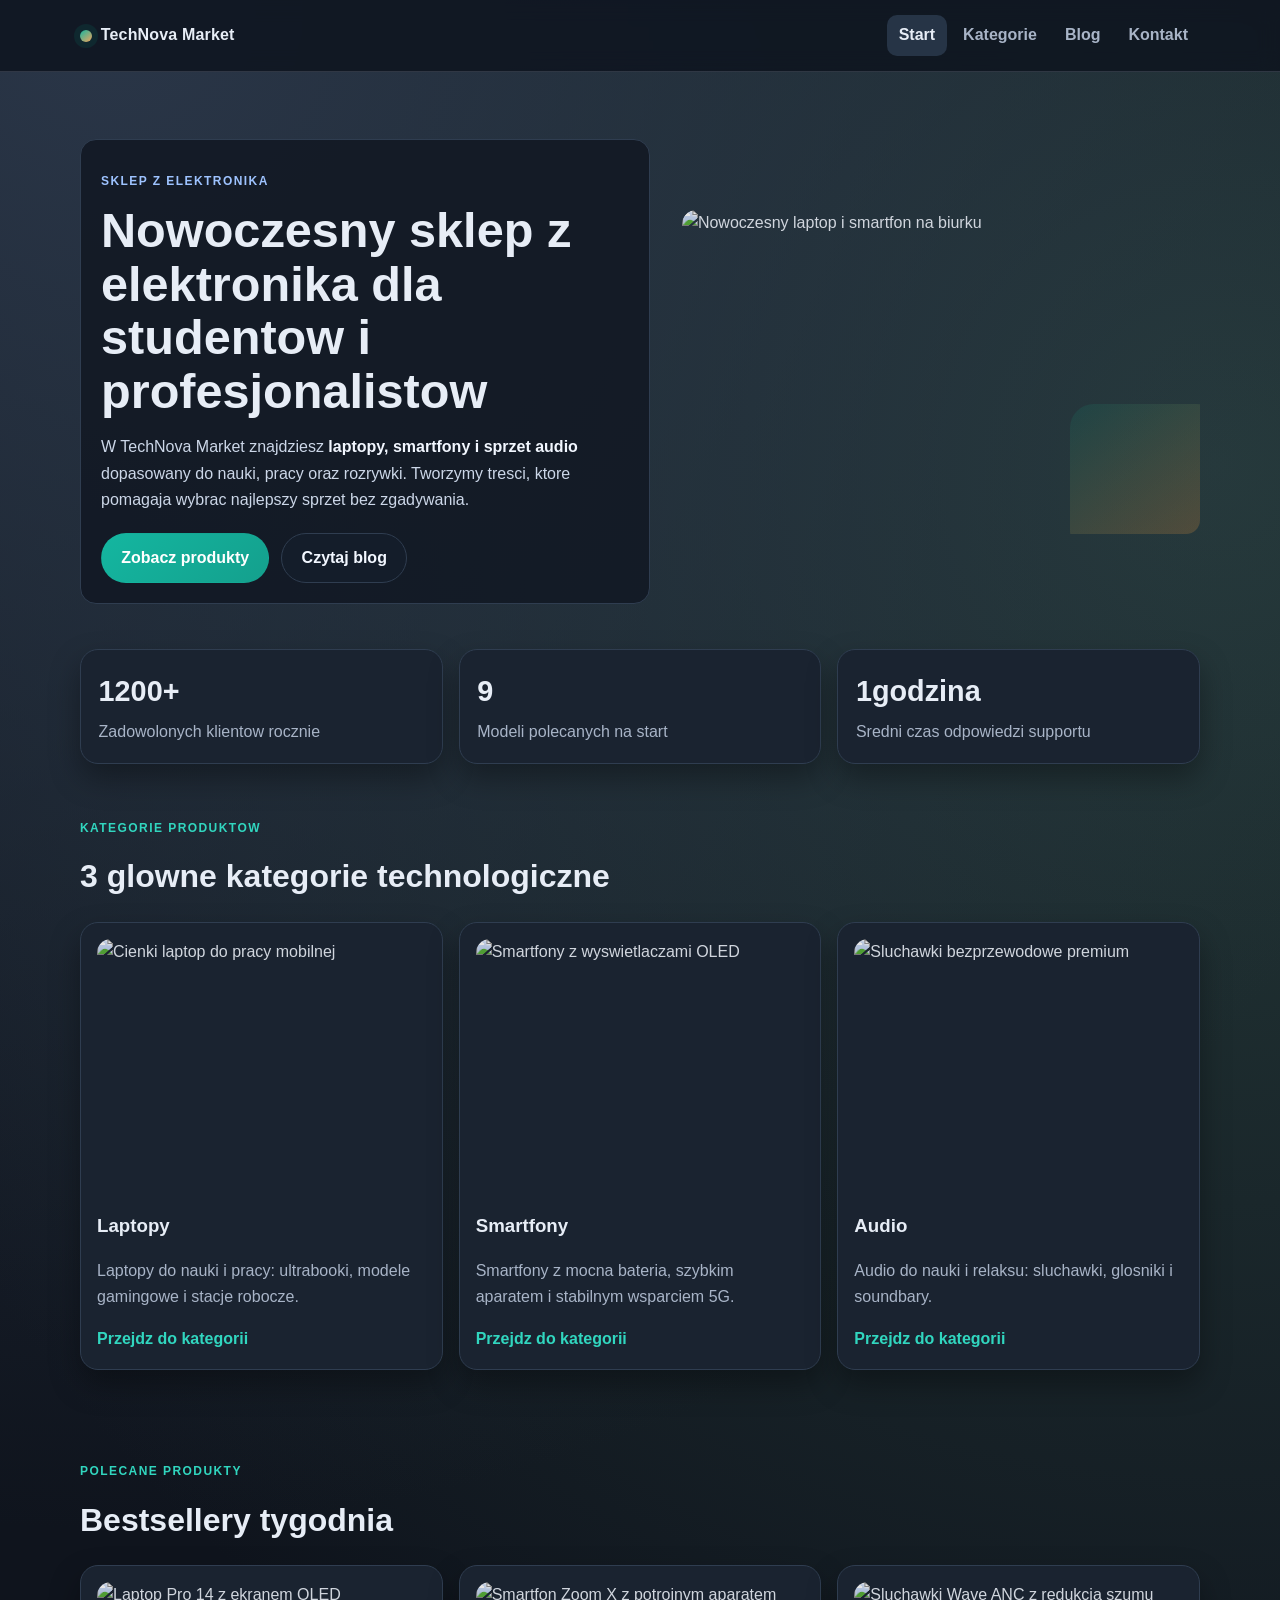
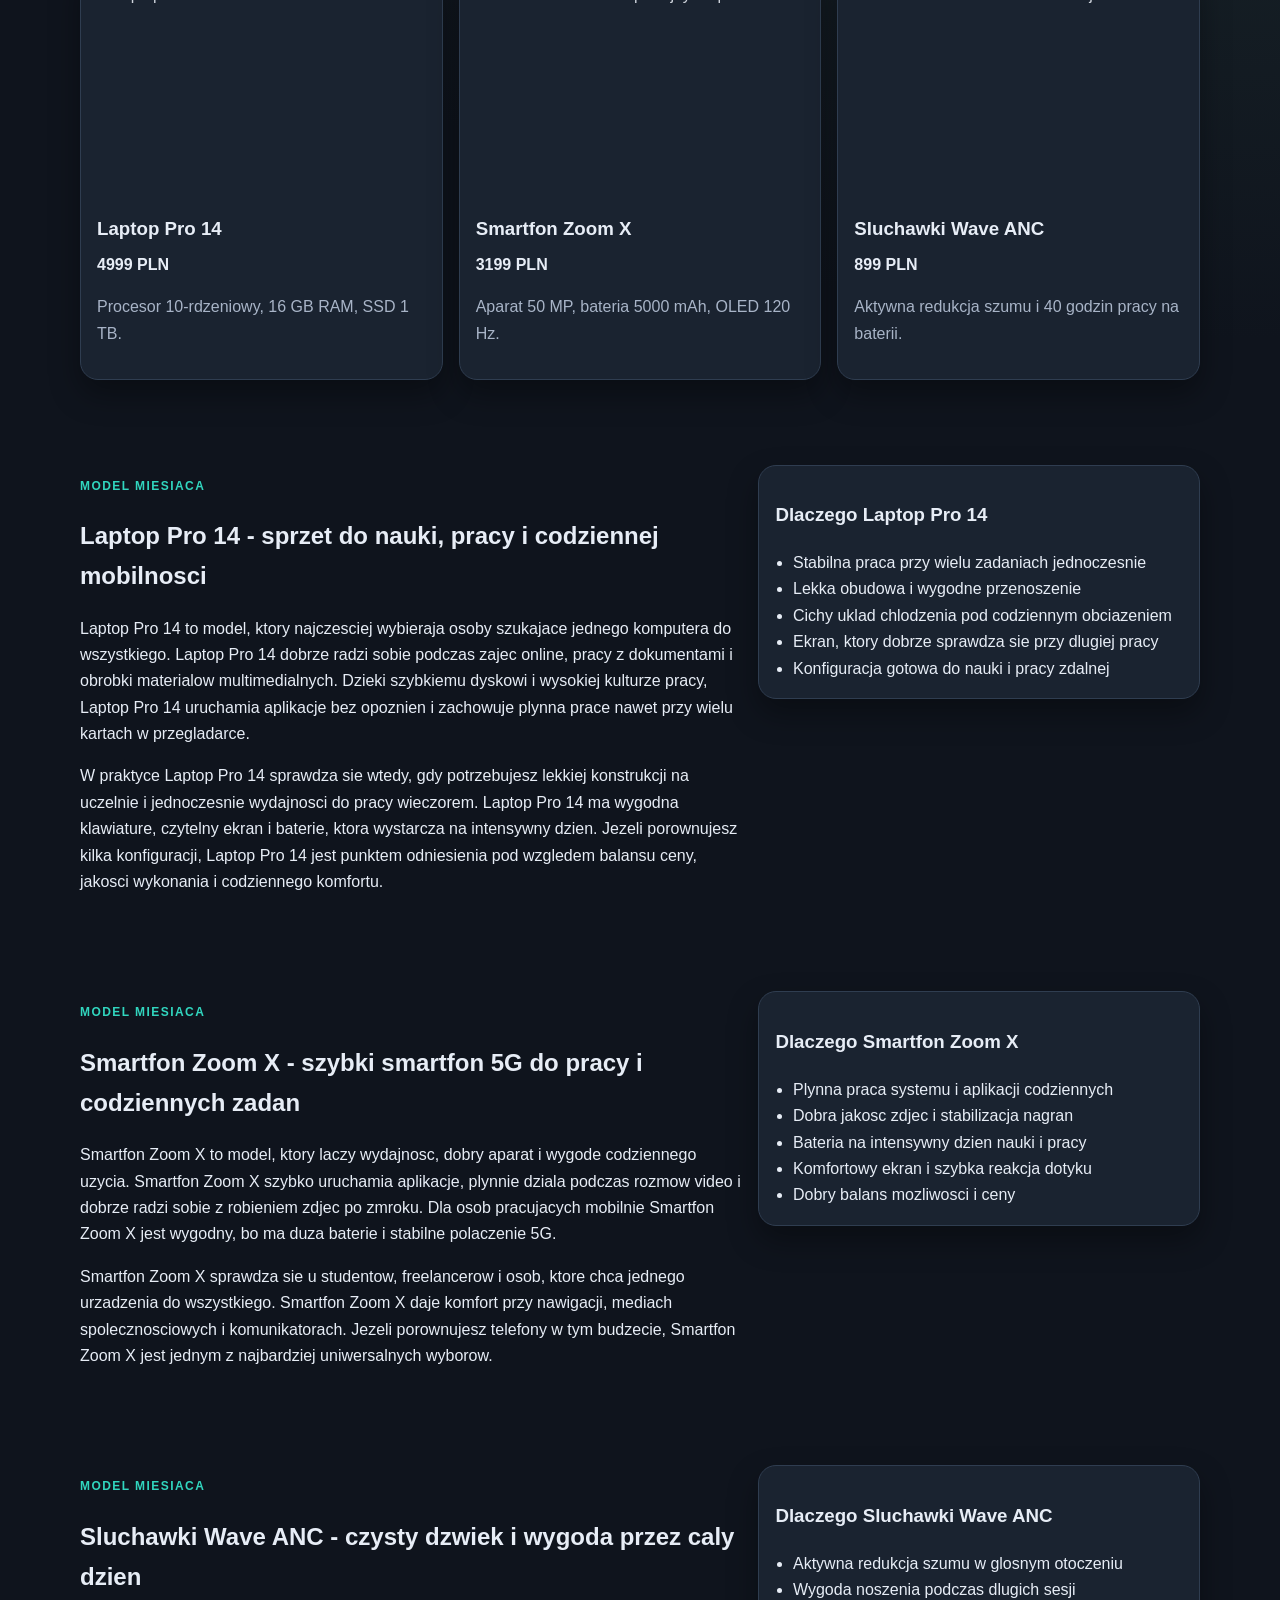
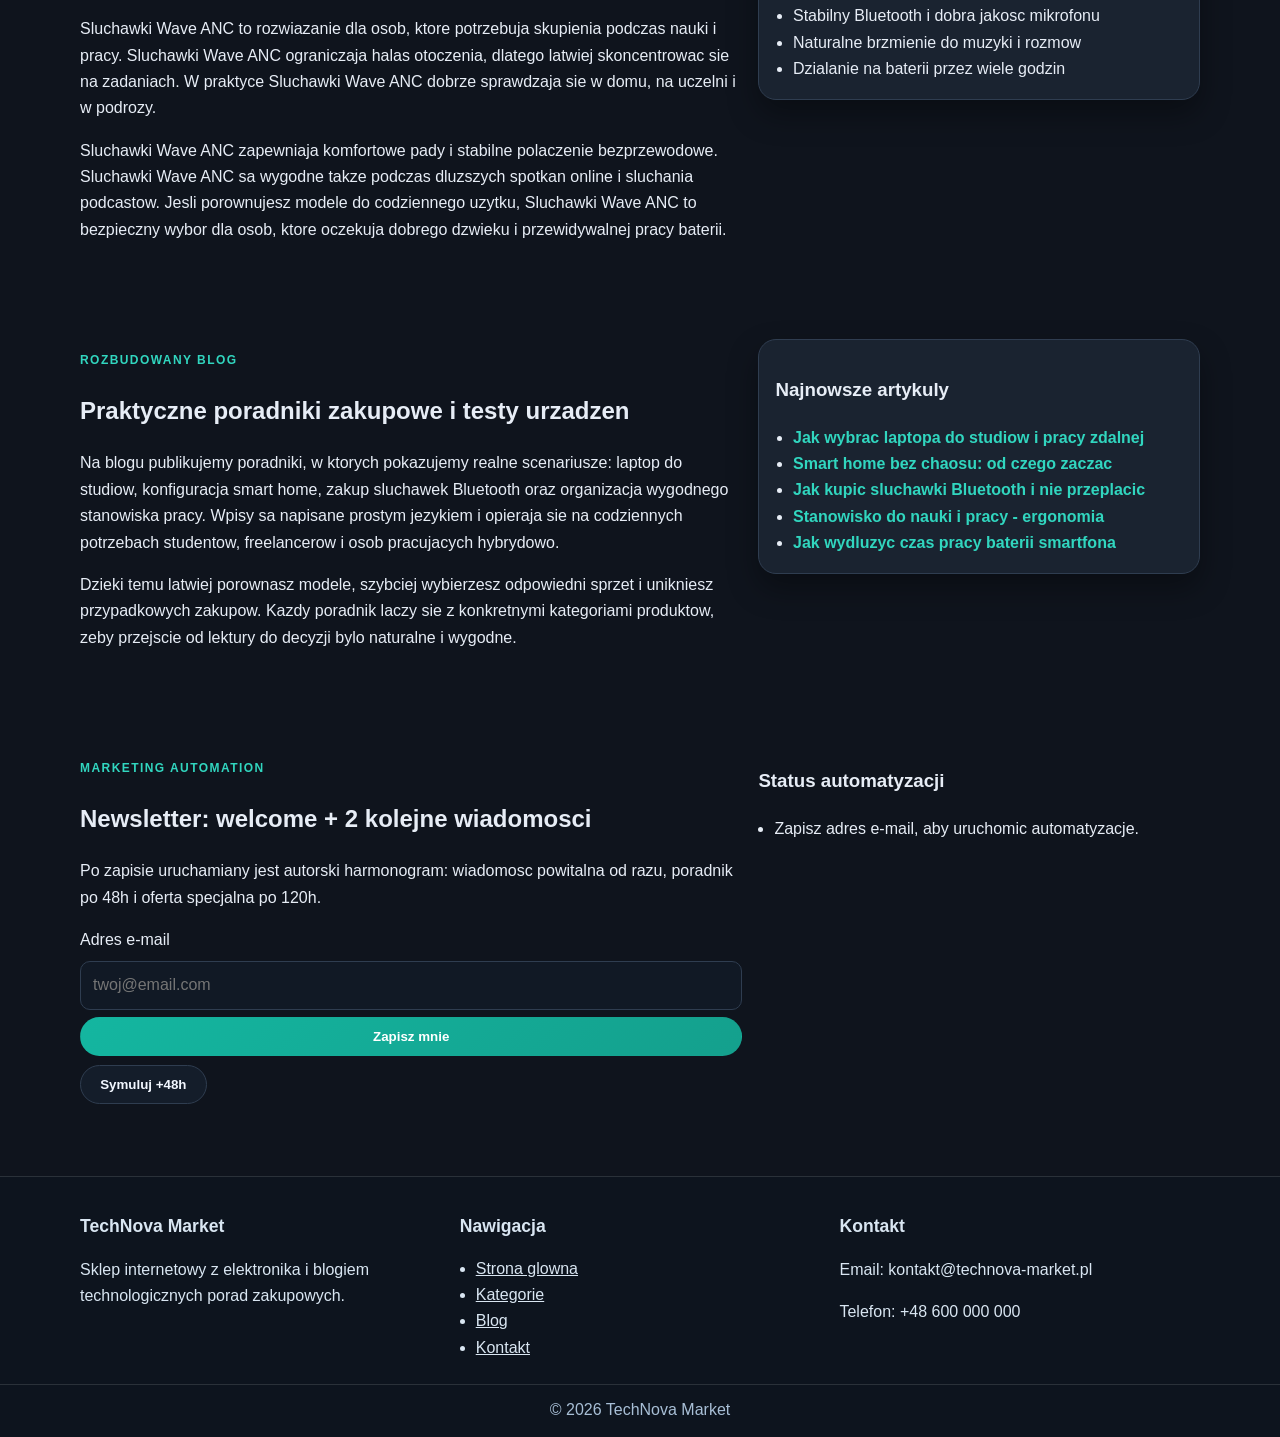
==== index.html @ ad05e173 "Add files via upload" ====
<!doctype html>
<html lang="pl">
<head>
  <meta charset="utf-8">
  <meta name="viewport" content="width=device-width, initial-scale=1">
  <title>Laptopy, smartfony, audio - TechNova Market sklep z elektronika</title>
  <meta name="description" content="Laptopy, smartfony, audio w TechNova Market. Polecane modele: Laptop Pro 14, Smartfon Zoom X i Sluchawki Wave ANC.">
  <meta name="robots" content="index, follow">
  <link rel="canonical" href="https://YOUR_USERNAME.github.io/YOUR_REPO/index.html">
  <meta property="og:title" content="Laptopy, smartfony, audio - TechNova Market">
  <meta property="og:description" content="Laptopy, smartfony i audio w jednym miejscu. Sprawdz polecane modele i poradniki zakupowe.">
  <meta property="og:type" content="website">
  <meta property="og:url" content="https://YOUR_USERNAME.github.io/YOUR_REPO/index.html">
  <meta property="og:image" content="https://YOUR_USERNAME.github.io/YOUR_REPO/assets/hero-tech.svg">
  <link rel="stylesheet" href="style.css">
  <script defer src="script.js"></script>
</head>
<body data-page="home">
  <a class="skip-link" href="#main-content">Przejdz do tresci</a>

  <header class="site-header">
    <div class="container nav-wrap">
      <a class="brand" href="index.html" aria-label="TechNova Market strona glowna">
        <span class="brand-dot"></span>
        TechNova Market
      </a>
      <button class="menu-toggle" type="button" aria-expanded="false" aria-controls="main-nav">
        Menu
      </button>
      <nav id="main-nav" class="main-nav" aria-label="Menu glowne">
        <a href="index.html">Start</a>
        <a href="categories.html">Kategorie</a>
        <a href="blog.html">Blog</a>
        <a href="contact.html">Kontakt</a>
      </nav>
    </div>
  </header>

  <main id="main-content">
    <section class="hero">
      <div class="container hero-grid">
        <div class="hero-copy reveal">
          <p class="eyebrow">Sklep z elektronika</p>
          <h1>Nowoczesny sklep z elektronika dla studentow i profesjonalistow</h1>
          <p>
            W TechNova Market znajdziesz <strong>laptopy, smartfony i sprzet audio</strong> dopasowany do nauki,
            pracy oraz rozrywki. Tworzymy tresci, ktore pomagaja wybrac najlepszy sprzet bez zgadywania.
          </p>
          <div class="hero-actions">
            <a class="btn btn-primary" href="categories.html">Zobacz produkty</a>
            <a class="btn btn-ghost" href="blog.html">Czytaj blog</a>
          </div>
        </div>
        <div class="hero-media reveal">
          <img src="assets/hero-tech.svg" width="640" height="420" loading="eager" alt="Nowoczesny laptop i smartfon na biurku">
        </div>
      </div>
    </section>

    <section class="stats reveal">
      <div class="container stats-grid">
        <article>
          <h2>1200+</h2>
          <p>Zadowolonych klientow rocznie</p>
        </article>
        <article>
          <h2>9</h2>
          <p>Modeli polecanych na start</p>
        </article>
        <article>
          <h2>1godzina</h2>
          <p>Sredni czas odpowiedzi supportu</p>
        </article>
      </div>
    </section>

    <section class="section reveal">
      <div class="container">
        <div class="section-head">
          <p class="eyebrow">Kategorie produktow</p>
          <h2>3 glowne kategorie technologiczne</h2>
        </div>
        <div class="card-grid">
          <article class="card">
            <img src="assets/blog-laptop.svg" width="420" height="260" loading="lazy" alt="Cienki laptop do pracy mobilnej">
            <h3>Laptopy</h3>
            <p>Laptopy do nauki i pracy: ultrabooki, modele gamingowe i stacje robocze.</p>
            <a class="text-link" href="categories.html#laptopy">Przejdz do kategorii</a>
          </article>
          <article class="card">
            <img src="assets/blog-battery.svg" width="420" height="260" loading="lazy" alt="Smartfony z wyswietlaczami OLED">
            <h3>Smartfony</h3>
            <p>Smartfony z mocna bateria, szybkim aparatem i stabilnym wsparciem 5G.</p>
            <a class="text-link" href="categories.html#smartfony">Przejdz do kategorii</a>
          </article>
          <article class="card">
            <img src="assets/blog-audio.svg" width="420" height="260" loading="lazy" alt="Sluchawki bezprzewodowe premium">
            <h3>Audio</h3>
            <p>Audio do nauki i relaksu: sluchawki, glosniki i soundbary.</p>
            <a class="text-link" href="categories.html#audio">Przejdz do kategorii</a>
          </article>
        </div>
      </div>
    </section>

    <section class="section reveal">
      <div class="container">
        <div class="section-head">
          <p class="eyebrow">Polecane produkty</p>
          <h2>Bestsellery tygodnia</h2>
        </div>
        <div class="product-grid">
          <article class="product-card">
            <img src="assets/blog-laptop.svg" width="360" height="220" loading="lazy" alt="Laptop Pro 14 z ekranem OLED">
            <h3>Laptop Pro 14</h3>
            <p class="price">4999 PLN</p>
            <p>Procesor 10-rdzeniowy, 16 GB RAM, SSD 1 TB.</p>
          </article>
          <article class="product-card">
            <img src="assets/blog-battery.svg" width="360" height="220" loading="lazy" alt="Smartfon Zoom X z potrojnym aparatem">
            <h3>Smartfon Zoom X</h3>
            <p class="price">3199 PLN</p>
            <p>Aparat 50 MP, bateria 5000 mAh, OLED 120 Hz.</p>
          </article>
          <article class="product-card">
            <img src="assets/blog-audio.svg" width="360" height="220" loading="lazy" alt="Sluchawki Wave ANC z redukcja szumu">
            <h3>Sluchawki Wave ANC</h3>
            <p class="price">899 PLN</p>
            <p>Aktywna redukcja szumu i 40 godzin pracy na baterii.</p>
          </article>
        </div>
      </div>
    </section>

    <section class="section section-highlight reveal">
      <div class="container split">
        <div>
          <p class="eyebrow">Model miesiaca</p>
          <h2>Laptop Pro 14 - sprzet do nauki, pracy i codziennej mobilnosci</h2>
          <p>
            Laptop Pro 14 to model, ktory najczesciej wybieraja osoby szukajace jednego komputera do wszystkiego.
            Laptop Pro 14 dobrze radzi sobie podczas zajec online, pracy z dokumentami i obrobki materialow
            multimedialnych. Dzieki szybkiemu dyskowi i wysokiej kulturze pracy, Laptop Pro 14 uruchamia aplikacje
            bez opoznien i zachowuje plynna prace nawet przy wielu kartach w przegladarce.
          </p>
          <p>
            W praktyce Laptop Pro 14 sprawdza sie wtedy, gdy potrzebujesz lekkiej konstrukcji na uczelnie
            i jednoczesnie wydajnosci do pracy wieczorem. Laptop Pro 14 ma wygodna klawiature, czytelny ekran
            i baterie, ktora wystarcza na intensywny dzien. Jezeli porownujesz kilka konfiguracji, Laptop Pro 14
            jest punktem odniesienia pod wzgledem balansu ceny, jakosci wykonania i codziennego komfortu.
          </p>
        </div>
        <aside class="feature-box">
          <h3>Dlaczego Laptop Pro 14</h3>
          <ul>
            <li>Stabilna praca przy wielu zadaniach jednoczesnie</li>
            <li>Lekka obudowa i wygodne przenoszenie</li>
            <li>Cichy uklad chlodzenia pod codziennym obciazeniem</li>
            <li>Ekran, ktory dobrze sprawdza sie przy dlugiej pracy</li>
            <li>Konfiguracja gotowa do nauki i pracy zdalnej</li>
          </ul>
        </aside>
      </div>
    </section>

    <section class="section reveal">
      <div class="container split">
        <div>
          <p class="eyebrow">Model miesiaca</p>
          <h2>Smartfon Zoom X - szybki smartfon 5G do pracy i codziennych zadan</h2>
          <p>
            Smartfon Zoom X to model, ktory laczy wydajnosc, dobry aparat i wygode codziennego uzycia.
            Smartfon Zoom X szybko uruchamia aplikacje, plynnie dziala podczas rozmow video i dobrze radzi sobie
            z robieniem zdjec po zmroku. Dla osob pracujacych mobilnie Smartfon Zoom X jest wygodny, bo ma duza
            baterie i stabilne polaczenie 5G.
          </p>
          <p>
            Smartfon Zoom X sprawdza sie u studentow, freelancerow i osob, ktore chca jednego urzadzenia do wszystkiego.
            Smartfon Zoom X daje komfort przy nawigacji, mediach spolecznosciowych i komunikatorach.
            Jezeli porownujesz telefony w tym budzecie, Smartfon Zoom X jest jednym z najbardziej uniwersalnych wyborow.
          </p>
        </div>
        <aside class="feature-box">
          <h3>Dlaczego Smartfon Zoom X</h3>
          <ul>
            <li>Plynna praca systemu i aplikacji codziennych</li>
            <li>Dobra jakosc zdjec i stabilizacja nagran</li>
            <li>Bateria na intensywny dzien nauki i pracy</li>
            <li>Komfortowy ekran i szybka reakcja dotyku</li>
            <li>Dobry balans mozliwosci i ceny</li>
          </ul>
        </aside>
      </div>
    </section>

    <section class="section reveal">
      <div class="container split">
        <div>
          <p class="eyebrow">Model miesiaca</p>
          <h2>Sluchawki Wave ANC - czysty dzwiek i wygoda przez caly dzien</h2>
          <p>
            Sluchawki Wave ANC to rozwiazanie dla osob, ktore potrzebuja skupienia podczas nauki i pracy.
            Sluchawki Wave ANC ograniczaja halas otoczenia, dlatego latwiej skoncentrowac sie na zadaniach.
            W praktyce Sluchawki Wave ANC dobrze sprawdzaja sie w domu, na uczelni i w podrozy.
          </p>
          <p>
            Sluchawki Wave ANC zapewniaja komfortowe pady i stabilne polaczenie bezprzewodowe.
            Sluchawki Wave ANC sa wygodne takze podczas dluzszych spotkan online i sluchania podcastow.
            Jesli porownujesz modele do codziennego uzytku, Sluchawki Wave ANC to bezpieczny wybor dla osob,
            ktore oczekuja dobrego dzwieku i przewidywalnej pracy baterii.
          </p>
        </div>
        <aside class="feature-box">
          <h3>Dlaczego Sluchawki Wave ANC</h3>
          <ul>
            <li>Aktywna redukcja szumu w glosnym otoczeniu</li>
            <li>Wygoda noszenia podczas dlugich sesji</li>
            <li>Stabilny Bluetooth i dobra jakosc mikrofonu</li>
            <li>Naturalne brzmienie do muzyki i rozmow</li>
            <li>Dzialanie na baterii przez wiele godzin</li>
          </ul>
        </aside>
      </div>
    </section>

    <section class="section reveal">
      <div class="container split">
        <div>
          <p class="eyebrow">Rozbudowany blog</p>
          <h2>Praktyczne poradniki zakupowe i testy urzadzen</h2>
          <p>
            Na blogu publikujemy poradniki, w ktorych pokazujemy realne scenariusze: laptop do studiow,
            konfiguracja smart home, zakup sluchawek Bluetooth oraz organizacja wygodnego stanowiska pracy.
            Wpisy sa napisane prostym jezykiem i opieraja sie na codziennych potrzebach studentow, freelancerow
            i osob pracujacych hybrydowo.
          </p>
          <p>
            Dzieki temu latwiej porownasz modele, szybciej wybierzesz odpowiedni sprzet i unikniesz
            przypadkowych zakupow. Kazdy poradnik laczy sie z konkretnymi kategoriami produktow,
            zeby przejscie od lektury do decyzji bylo naturalne i wygodne.
          </p>
        </div>
        <aside class="feature-box">
          <h3>Najnowsze artykuly</h3>
          <ul>
            <li><a class="text-link" href="post-laptop-guide-2026.html">Jak wybrac laptopa do studiow i pracy zdalnej</a></li>
            <li><a class="text-link" href="post-smart-home-setup.html">Smart home bez chaosu: od czego zaczac</a></li>
            <li><a class="text-link" href="post-audio-bluetooth.html">Jak kupic sluchawki Bluetooth i nie przeplacic</a></li>
            <li><a class="text-link" href="post-workstation-setup.html">Stanowisko do nauki i pracy - ergonomia</a></li>
            <li><a class="text-link" href="post-smartphone-battery.html">Jak wydluzyc czas pracy baterii smartfona</a></li>
          </ul>
        </aside>
      </div>
    </section>

    <section class="section reveal">
      <div class="container newsletter-block">
        <div>
          <p class="eyebrow">Marketing automation</p>
          <h2>Newsletter: welcome + 2 kolejne wiadomosci</h2>
          <p>
            Po zapisie uruchamiany jest autorski harmonogram:
            wiadomosc powitalna od razu, poradnik po 48h i oferta specjalna po 120h.
          </p>
          <form class="newsletter-form" data-newsletter-form>
            <label for="newsletter-email-home">Adres e-mail</label>
            <input id="newsletter-email-home" name="email" type="email" required placeholder="twoj@email.com">
            <button class="btn btn-primary" type="submit">Zapisz mnie</button>
          </form>
          <p class="form-message" data-newsletter-msg aria-live="polite"></p>
          <button class="btn btn-ghost" type="button" data-automation-advance>Symuluj +48h</button>
        </div>
        <div class="automation-panel">
          <h3>Status automatyzacji</h3>
          <ul data-automation-list>
            <li>Zapisz sie do newslettera, aby zobaczyc harmonogram.</li>
          </ul>
        </div>
      </div>
    </section>
  </main>

  <footer class="site-footer">
    <div class="container footer-grid">
      <div>
        <h2>TechNova Market</h2>
        <p>Sklep internetowy z elektronika i blogiem technologicznych porad zakupowych.</p>
      </div>
      <div>
        <h2>Nawigacja</h2>
        <ul>
          <li><a href="index.html">Strona glowna</a></li>
          <li><a href="categories.html">Kategorie</a></li>
          <li><a href="blog.html">Blog</a></li>
          <li><a href="contact.html">Kontakt</a></li>
        </ul>
      </div>
      <div>
        <h2>Kontakt</h2>
        <p>Email: kontakt@technova-market.pl</p>
        <p>Telefon: +48 600 000 000</p>
      </div>
    </div>
    <p class="copyright">&copy; <span data-year></span> TechNova Market</p>
  </footer>

  <script type="application/ld+json">
    {
      "@context": "https://schema.org",
      "@type": "Organization",
      "name": "TechNova Market",
      "url": "https://YOUR_USERNAME.github.io/YOUR_REPO/",
      "logo": "https://YOUR_USERNAME.github.io/YOUR_REPO/assets/hero-tech.svg",
      "sameAs": [
        "https://www.facebook.com/",
        "https://www.instagram.com/"
      ]
    }
  </script>
</body>
</html>
---- style.css ----
:root {
  color-scheme: dark;
  --bg: #0f141d;
  --bg-soft: #151d29;
  --text: #e7edf6;
  --muted: #a8b4c7;
  --surface: #1a2330;
  --line: #2f3d50;
  --primary: #14b6a0;
  --primary-strong: #31d6bf;
  --accent: #f0a45d;
  --shadow: 0 14px 30px rgba(0, 0, 0, 0.34);
  --radius: 18px;
  --container: 1120px;
}

*,
*::before,
*::after {
  box-sizing: border-box;
}

html {
  scroll-behavior: smooth;
  overflow-x: hidden;
}

body {
  margin: 0;
  font-family: "Segoe UI", "Tahoma", sans-serif;
  line-height: 1.65;
  color: var(--text);
  background:
    radial-gradient(circle at 8% 0%, #2a3648 0, transparent 32%),
    radial-gradient(circle at 95% 10%, #253a39 0, transparent 34%),
    var(--bg);
  min-height: 100vh;
  overflow-x: hidden;
}

img {
  max-width: 100%;
  display: block;
  border-radius: 14px;
}

a {
  color: inherit;
}

.container {
  width: min(var(--container), calc(100% - 2.25rem));
  margin-inline: auto;
}

.skip-link {
  position: absolute;
  left: -999px;
  top: 0;
  background: var(--text);
  color: #fff;
  padding: 0.6rem 0.8rem;
  z-index: 9999;
}

.skip-link:focus {
  left: 0.8rem;
  top: 0.8rem;
}

.site-header {
  position: sticky;
  top: 0;
  z-index: 20;
  background: rgba(14, 20, 30, 0.84);
  backdrop-filter: blur(10px);
  border-bottom: 1px solid rgba(168, 180, 199, 0.2);
}

.nav-wrap {
  display: flex;
  align-items: center;
  justify-content: space-between;
  gap: 1rem;
  padding: 0.95rem 0;
}

.brand {
  display: inline-flex;
  align-items: center;
  gap: 0.55rem;
  font-weight: 800;
  text-decoration: none;
  letter-spacing: 0.01em;
}

.brand-dot {
  width: 12px;
  height: 12px;
  border-radius: 50%;
  background: linear-gradient(140deg, var(--primary), var(--accent));
  box-shadow: 0 0 0 6px rgba(10, 122, 106, 0.16);
}

.main-nav {
  display: flex;
  align-items: center;
  gap: 0.25rem;
}

.main-nav a {
  text-decoration: none;
  padding: 0.45rem 0.75rem;
  border-radius: 10px;
  color: var(--muted);
  font-weight: 600;
  transition: background-color 0.25s ease, color 0.25s ease;
}

.main-nav a:hover,
.main-nav a:focus-visible,
.main-nav a.is-active {
  background: #263446;
  color: var(--text);
}

.menu-toggle {
  display: none;
  border: 1px solid var(--line);
  border-radius: 10px;
  background: #141c28;
  color: var(--text);
  padding: 0.45rem 0.7rem;
  font-weight: 700;
  cursor: pointer;
}

.hero {
  padding: 4.2rem 0 2rem;
}

.hero-grid {
  display: grid;
  grid-template-columns: 1.1fr 1fr;
  gap: 2rem;
  align-items: center;
}

.hero-grid > * {
  min-width: 0;
}

.hero-copy {
  background: rgba(18, 25, 36, 0.9);
  border: 1px solid var(--line);
  border-radius: 16px;
  padding: 1.25rem;
}

.hero-copy h1 {
  margin: 0.4rem 0 0.8rem;
  font-size: clamp(1.85rem, 3.8vw, 3.1rem);
  line-height: 1.1;
  color: var(--text);
}

.hero-copy p {
  max-width: 60ch;
  color: #ccd7e8;
}

.hero-copy .eyebrow {
  color: #9ec3ff;
}

.hero-copy strong {
  color: #f2f7ff;
}

.hero-media {
  position: relative;
  overflow: hidden;
  border-radius: 14px;
}

.hero-media img {
  width: 100%;
  height: auto;
  aspect-ratio: 16 / 10;
  object-fit: cover;
  filter: brightness(0.9);
}

.hero-media::after {
  content: "";
  position: absolute;
  width: 150px;
  height: 150px;
  right: -20px;
  bottom: -20px;
  border-radius: 24px;
  background: linear-gradient(145deg, rgba(10, 122, 106, 0.2), rgba(240, 139, 53, 0.25));
  z-index: -1;
  animation: float 7s ease-in-out infinite;
}

.eyebrow {
  text-transform: uppercase;
  letter-spacing: 0.12em;
  font-size: 0.75rem;
  color: var(--primary-strong);
  font-weight: 800;
}

.hero-actions {
  display: flex;
  flex-wrap: wrap;
  gap: 0.75rem;
  margin-top: 1.25rem;
}

.btn {
  display: inline-flex;
  align-items: center;
  justify-content: center;
  border-radius: 999px;
  border: 1px solid transparent;
  padding: 0.68rem 1.2rem;
  font-weight: 700;
  text-decoration: none;
  cursor: pointer;
  transition: transform 0.25s ease, filter 0.25s ease, background-color 0.25s ease;
}

.btn:hover,
.btn:focus-visible {
  transform: translateY(-2px);
  filter: saturate(1.08);
}

.btn-primary {
  background: linear-gradient(135deg, var(--primary), #14a08d);
  color: #fff;
}

.btn-ghost {
  background: #141d2a;
  color: #f2f7ff;
  border-color: var(--line);
}

.stats {
  padding: 0.8rem 0 0.2rem;
}

.stats-grid {
  display: grid;
  grid-template-columns: repeat(3, 1fr);
  gap: 1rem;
}

.stats-grid article {
  background: var(--surface);
  border: 1px solid var(--line);
  border-radius: var(--radius);
  padding: 1.1rem;
  box-shadow: var(--shadow);
}

.stats-grid h2 {
  margin: 0;
  font-size: 1.8rem;
}

.stats-grid p {
  margin: 0.2rem 0 0;
  color: var(--muted);
}

.section {
  padding: 2.5rem 0;
}

.section-head h2 {
  margin: 0.35rem 0 1.2rem;
  font-size: clamp(1.4rem, 3vw, 2rem);
}

.card-grid,
.product-grid {
  display: grid;
  gap: 1rem;
  grid-template-columns: repeat(3, minmax(0, 1fr));
}

.card,
.product-card,
.panel,
.feature-box {
  background: var(--surface);
  border-radius: var(--radius);
  border: 1px solid var(--line);
  box-shadow: var(--shadow);
  padding: 1rem;
}

.card h3,
.product-card h3,
.panel h2 {
  margin: 0.7rem 0 0.45rem;
}

.card img,
.product-card img {
  filter: brightness(0.9);
}

.card p,
.product-card p,
.panel p {
  color: var(--muted);
}

.text-link {
  color: var(--primary-strong);
  font-weight: 700;
  text-decoration: none;
}

.text-link:hover,
.text-link:focus-visible {
  text-decoration: underline;
}

.price {
  font-weight: 800;
  color: var(--text) !important;
  margin: 0.2rem 0;
}

.section-highlight {
  padding-top: 2.8rem;
}

.split {
  display: grid;
  grid-template-columns: 1.2fr 0.8fr;
  gap: 1rem;
  align-items: start;
}

.feature-box ul {
  margin: 0.5rem 0 0;
  padding-left: 1.1rem;
}

.newsletter-block {
  display: grid;
  grid-template-columns: 1.2fr 0.8fr;
  gap: 1rem;
  align-items: start;
}

.newsletter-form,
.contact-form {
  display: grid;
  gap: 0.45rem;
  margin-top: 0.75rem;
}

input,
textarea,
select {
  width: 100%;
  border: 1px solid var(--line);
  background: #111925;
  color: var(--text);
  border-radius: 10px;
  padding: 0.64rem 0.75rem;
  font: inherit;
}

input:focus,
textarea:focus,
select:focus {
  outline: 2px solid rgba(10, 122, 106, 0.2);
  border-color: var(--primary);
}

.form-message {
  margin: 0.6rem 0 0;
  font-weight: 600;
  color: var(--primary-strong);
}

.automation-panel ul {
  margin: 0;
  padding-left: 1rem;
}

.automation-panel li + li {
  margin-top: 0.4rem;
}

.page-main {
  padding-top: 1rem;
}

.page-hero {
  padding: 2.4rem 0 0.3rem;
}

.page-hero .container {
  background: rgba(18, 25, 36, 0.86);
  border: 1px solid var(--line);
  border-radius: 16px;
  padding: 1.25rem;
}

.page-hero h1 {
  margin: 0.4rem 0 0.7rem;
}

.page-hero p {
  color: var(--muted);
}

body[data-page="categories"] .page-hero .container {
  background: rgba(18, 25, 36, 0.88);
  border: 1px solid var(--line);
  border-radius: 16px;
  padding: 1.25rem;
}

body[data-page="categories"] .page-hero h1 {
  color: var(--text);
}

body[data-page="categories"] .page-hero p {
  color: #ccd7e8;
}

body[data-page="categories"] .page-hero .eyebrow {
  color: #9ec3ff;
}

body[data-page="categories"] .product-card p,
body[data-page="categories"] .card p {
  color: #c8d3e3;
}

.blog-card .meta,
.article .meta {
  color: var(--muted);
  font-weight: 600;
  font-size: 0.92rem;
}

.blog-card img {
  width: 100%;
  aspect-ratio: 16 / 10;
  object-fit: cover;
  filter: brightness(0.9);
}

.article {
  background: var(--surface);
  border: 1px solid var(--line);
  box-shadow: var(--shadow);
  border-radius: var(--radius);
  padding: 1.2rem;
  margin-top: 2rem;
  margin-bottom: 2.4rem;
}

.article h1 {
  margin-top: 0.35rem;
  line-height: 1.2;
}

.article h2 {
  margin-top: 1.4rem;
  margin-bottom: 0.45rem;
}

.article > img {
  width: 100%;
  height: auto;
  aspect-ratio: 16 / 7;
  object-fit: cover;
  filter: brightness(0.9);
  margin-bottom: 0.9rem;
}

body[data-page="blog"] .page-hero .container {
  background: rgba(18, 25, 36, 0.9);
  border: 1px solid var(--line);
  border-radius: 16px;
  padding: 1.25rem;
}

body[data-page="blog"] .page-hero h1,
body[data-page="blog"] .blog-card h2,
body[data-page="blog"] .article h1,
body[data-page="blog"] .article h2,
body[data-page="blog"] .article h3 {
  color: var(--text);
}

body[data-page="blog"] .card,
body[data-page="blog"] .article {
  background: var(--surface);
  border-color: var(--line);
}

body[data-page="blog"] .page-hero p,
body[data-page="blog"] .blog-card p,
body[data-page="blog"] .article p,
body[data-page="blog"] .article li {
  color: #cdd7e7;
}

body[data-page="blog"] .page-hero .eyebrow,
body[data-page="blog"] .blog-card .meta,
body[data-page="blog"] .article .meta {
  color: #9ec3ff;
}

body[data-page="blog"] .text-link {
  color: #7fc5ff;
}

.contact-grid {
  display: grid;
  grid-template-columns: 1fr 1.2fr;
  gap: 1rem;
}

.site-footer {
  background: #0d141e;
  color: #d9e6f2;
  margin-top: 2rem;
  border-top: 1px solid rgba(255, 255, 255, 0.12);
}

.footer-grid {
  display: grid;
  grid-template-columns: repeat(3, minmax(0, 1fr));
  gap: 1.2rem;
  padding: 2.2rem 0 1.4rem;
}

.footer-grid h2 {
  margin-top: 0;
  font-size: 1.1rem;
}

.footer-grid ul {
  margin: 0;
  padding-left: 1rem;
}

.footer-grid a {
  color: #d9e6f2;
}

.copyright {
  margin: 0;
  text-align: center;
  padding: 0.8rem;
  border-top: 1px solid rgba(255, 255, 255, 0.12);
  color: #a8bfd6;
}

.error-page {
  display: grid;
  place-items: center;
  min-height: 100vh;
  padding: 1rem 0;
}

.error-box {
  text-align: center;
  max-width: 650px;
}

.error-box h1 {
  font-size: clamp(3rem, 8vw, 6rem);
  margin: 0.2rem 0;
}

.reveal {
  opacity: 0;
  transform: translateY(18px);
  transition: opacity 0.6s ease, transform 0.6s ease;
}

.reveal.is-visible {
  opacity: 1;
  transform: translateY(0);
}

@keyframes float {
  0%, 100% { transform: translateY(0); }
  50% { transform: translateY(-12px); }
}

@media (max-width: 960px) {
  .hero-grid,
  .split,
  .newsletter-block,
  .contact-grid {
    grid-template-columns: 1fr;
  }

  .card-grid,
  .product-grid {
    grid-template-columns: repeat(2, minmax(0, 1fr));
  }

  .footer-grid {
    grid-template-columns: 1fr 1fr;
  }
}

@media (max-width: 720px) {
  .menu-toggle {
    display: inline-flex;
  }

  .main-nav {
    position: absolute;
    top: 64px;
    right: 1rem;
    left: 1rem;
    flex-direction: column;
    align-items: stretch;
    padding: 0.6rem;
    background: #131b27;
    border: 1px solid var(--line);
    border-radius: 14px;
    box-shadow: var(--shadow);
    display: none;
  }

  .main-nav.is-open {
    display: flex;
  }

  .stats-grid,
  .card-grid,
  .product-grid,
  .footer-grid {
    grid-template-columns: 1fr;
  }

  .hero {
    padding-top: 2.5rem;
  }

  .hero-copy {
    padding: 1rem;
  }

  .hero-media::after {
    display: none;
  }
}
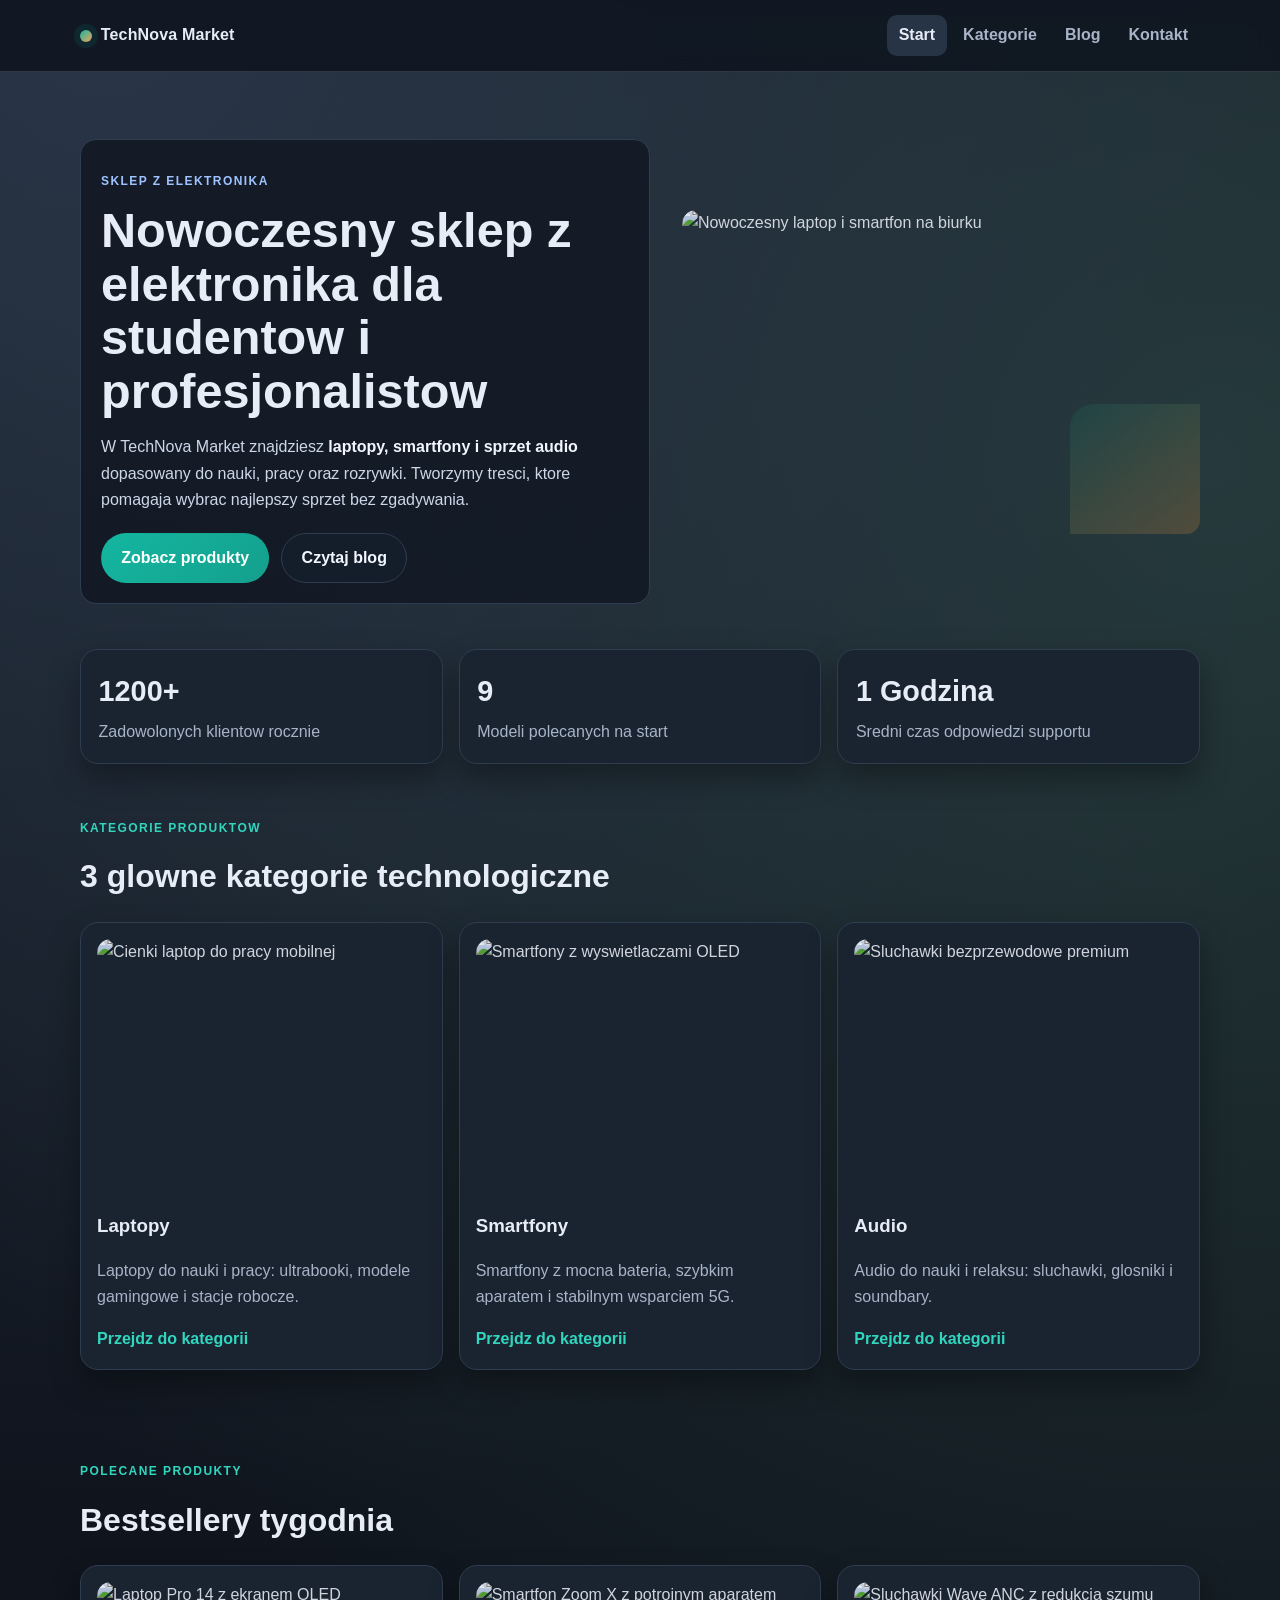
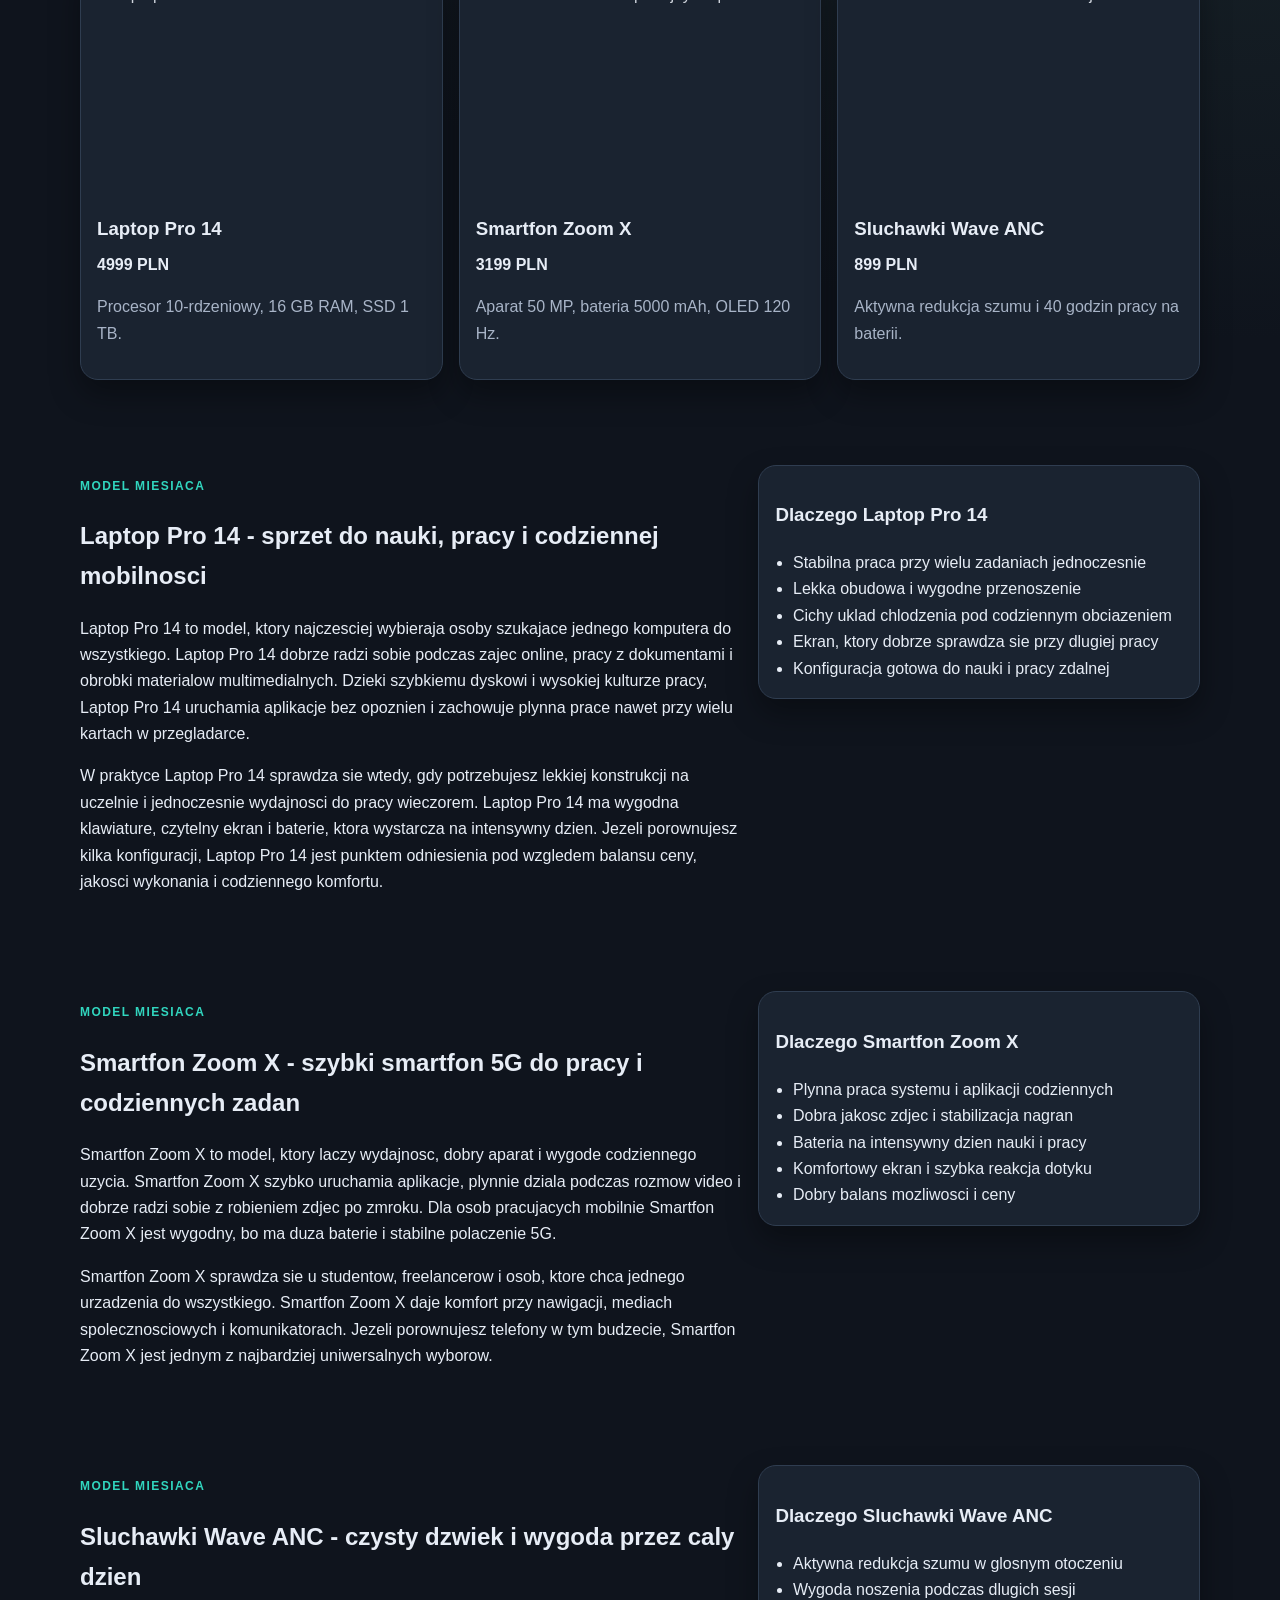
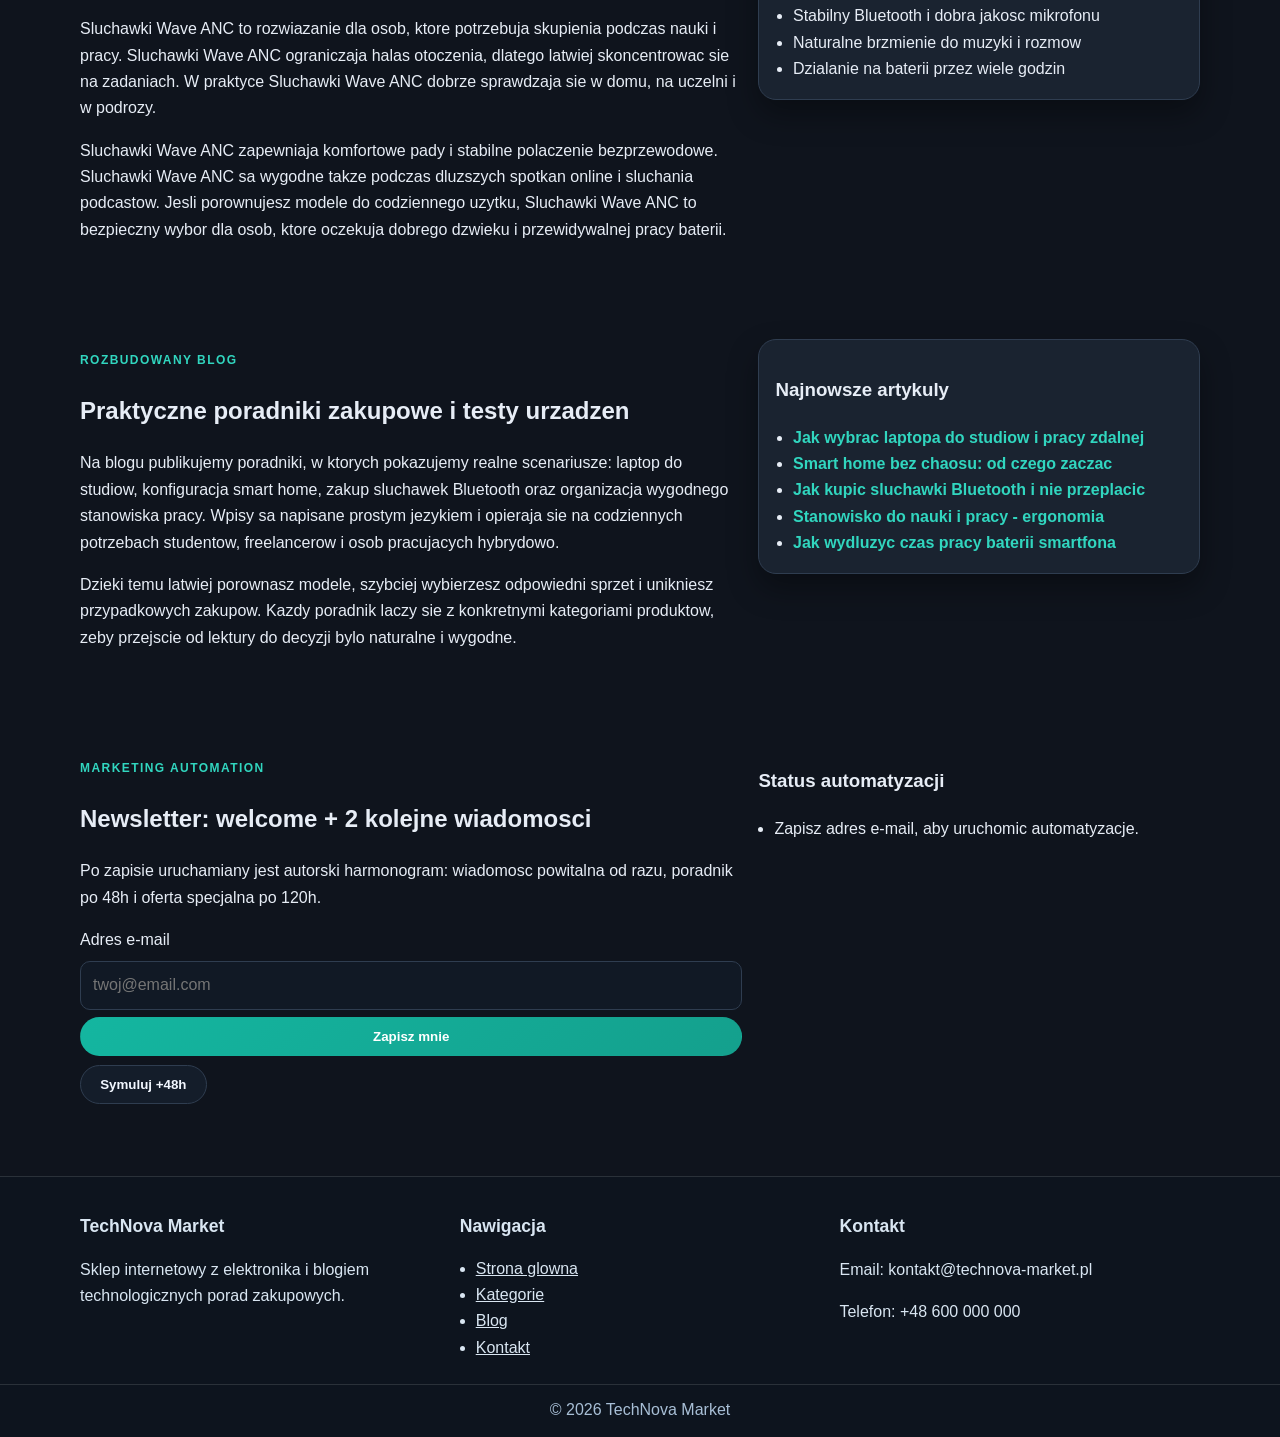
==== commit 5e5a2a90: "Fix heading formatting for '1 Godzina'" ====
--- a/index.html
+++ b/index.html
@@ -68,7 +68,7 @@
           <p>Modeli polecanych na start</p>
         </article>
         <article>
-          <h2>1godzina</h2>
+          <h2>1 Godzina</h2>
           <p>Sredni czas odpowiedzi supportu</p>
         </article>
       </div>
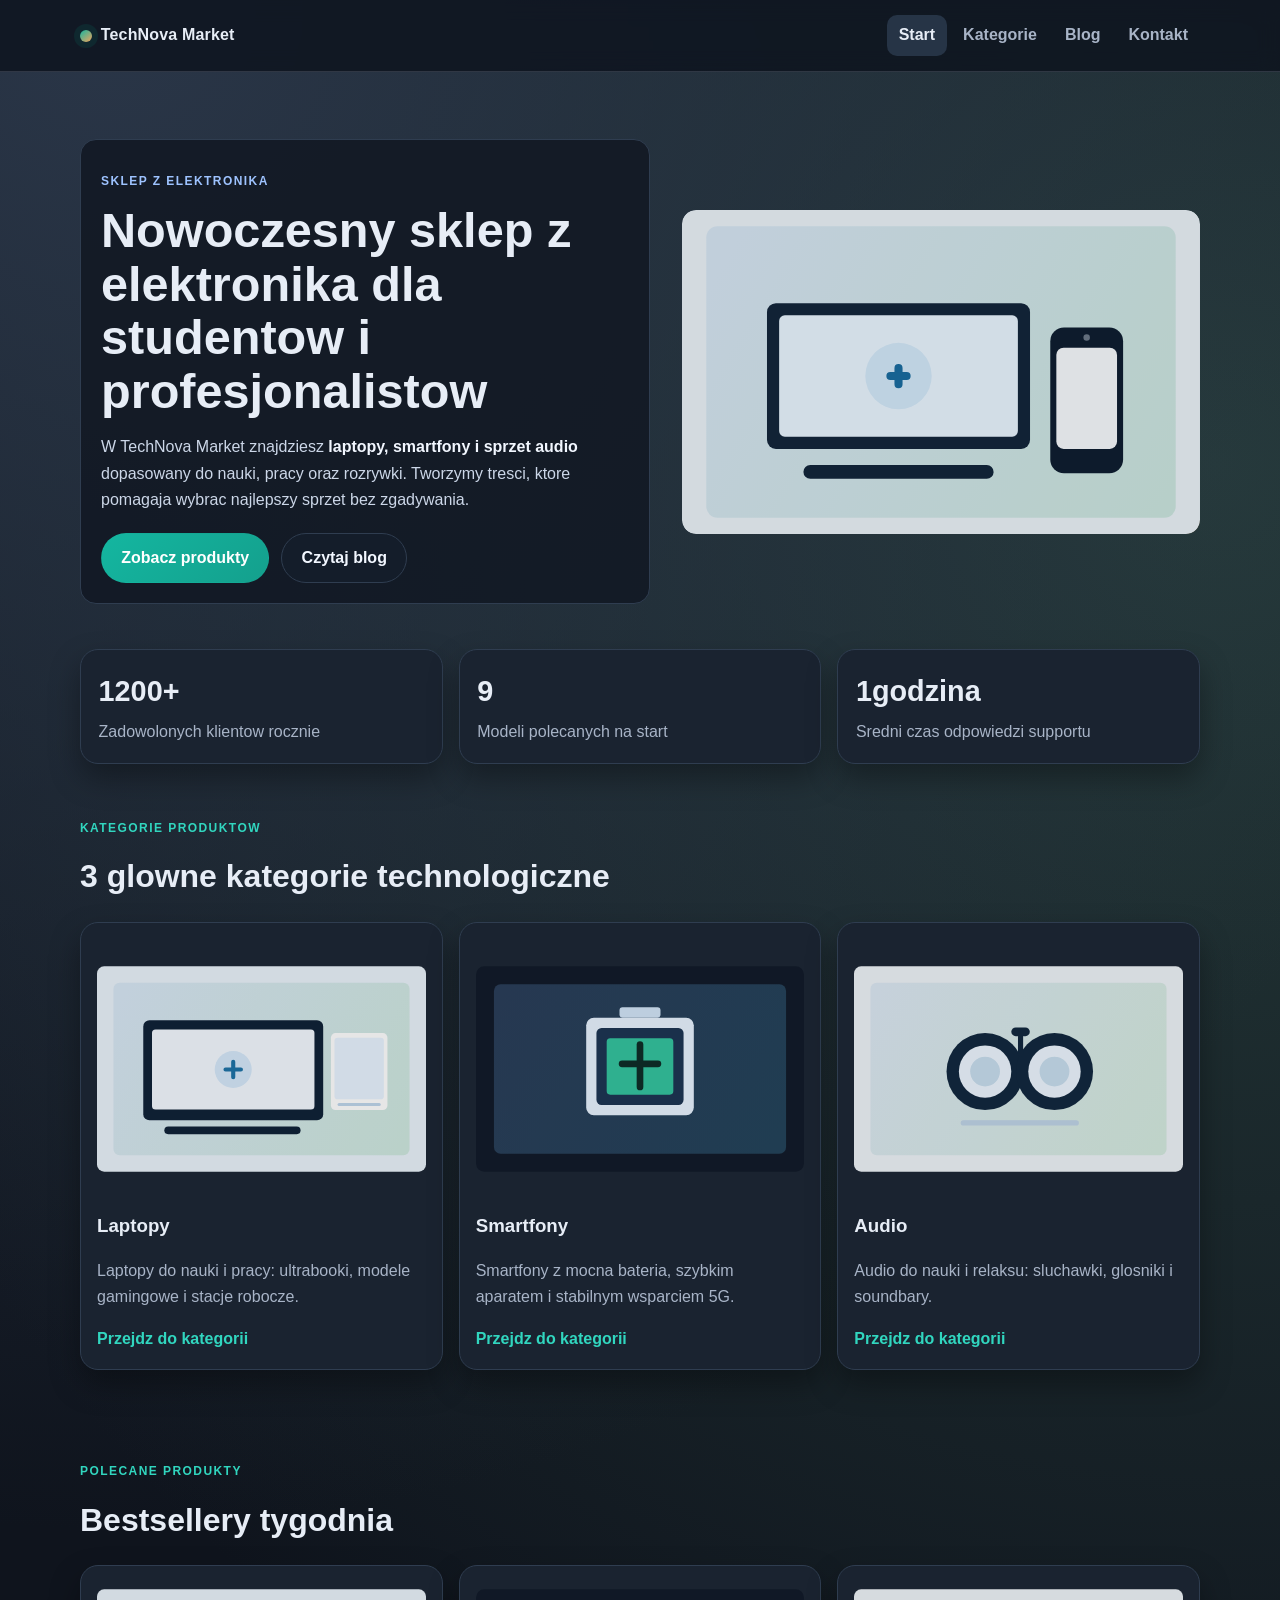
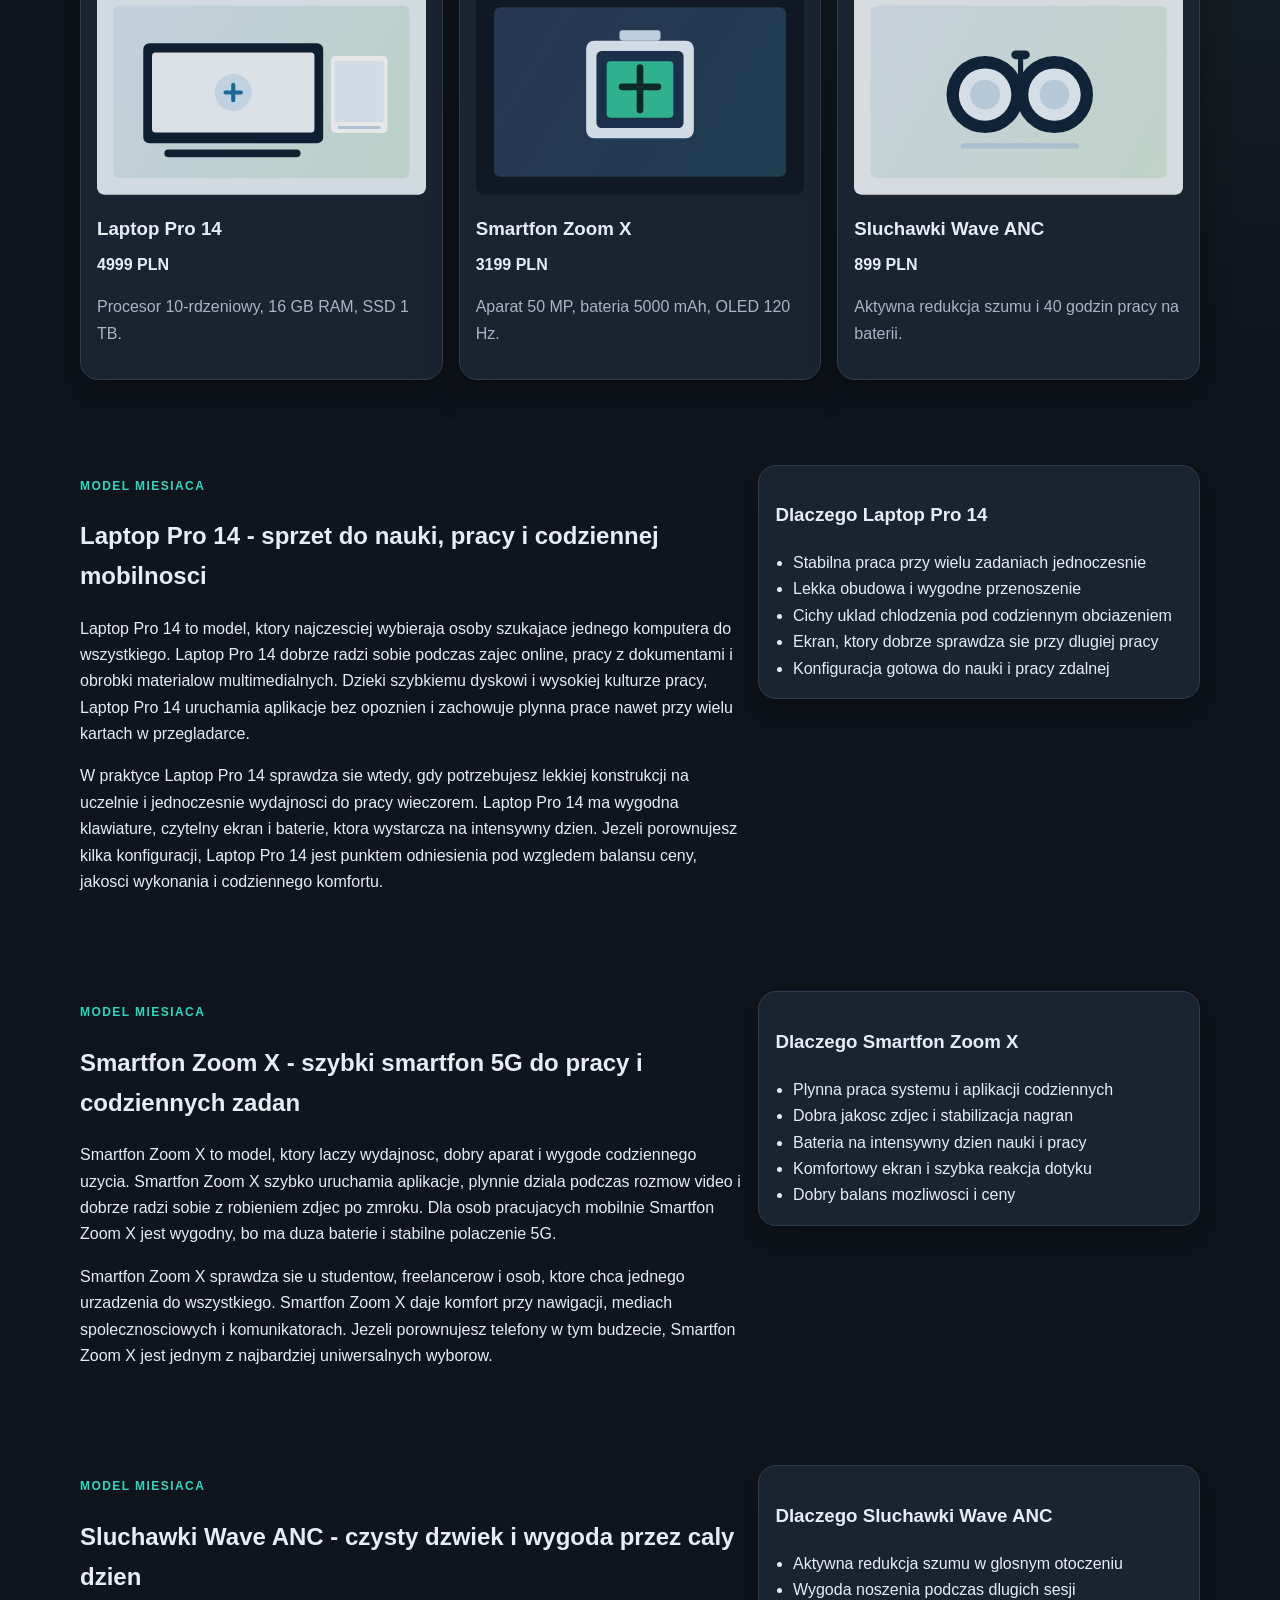
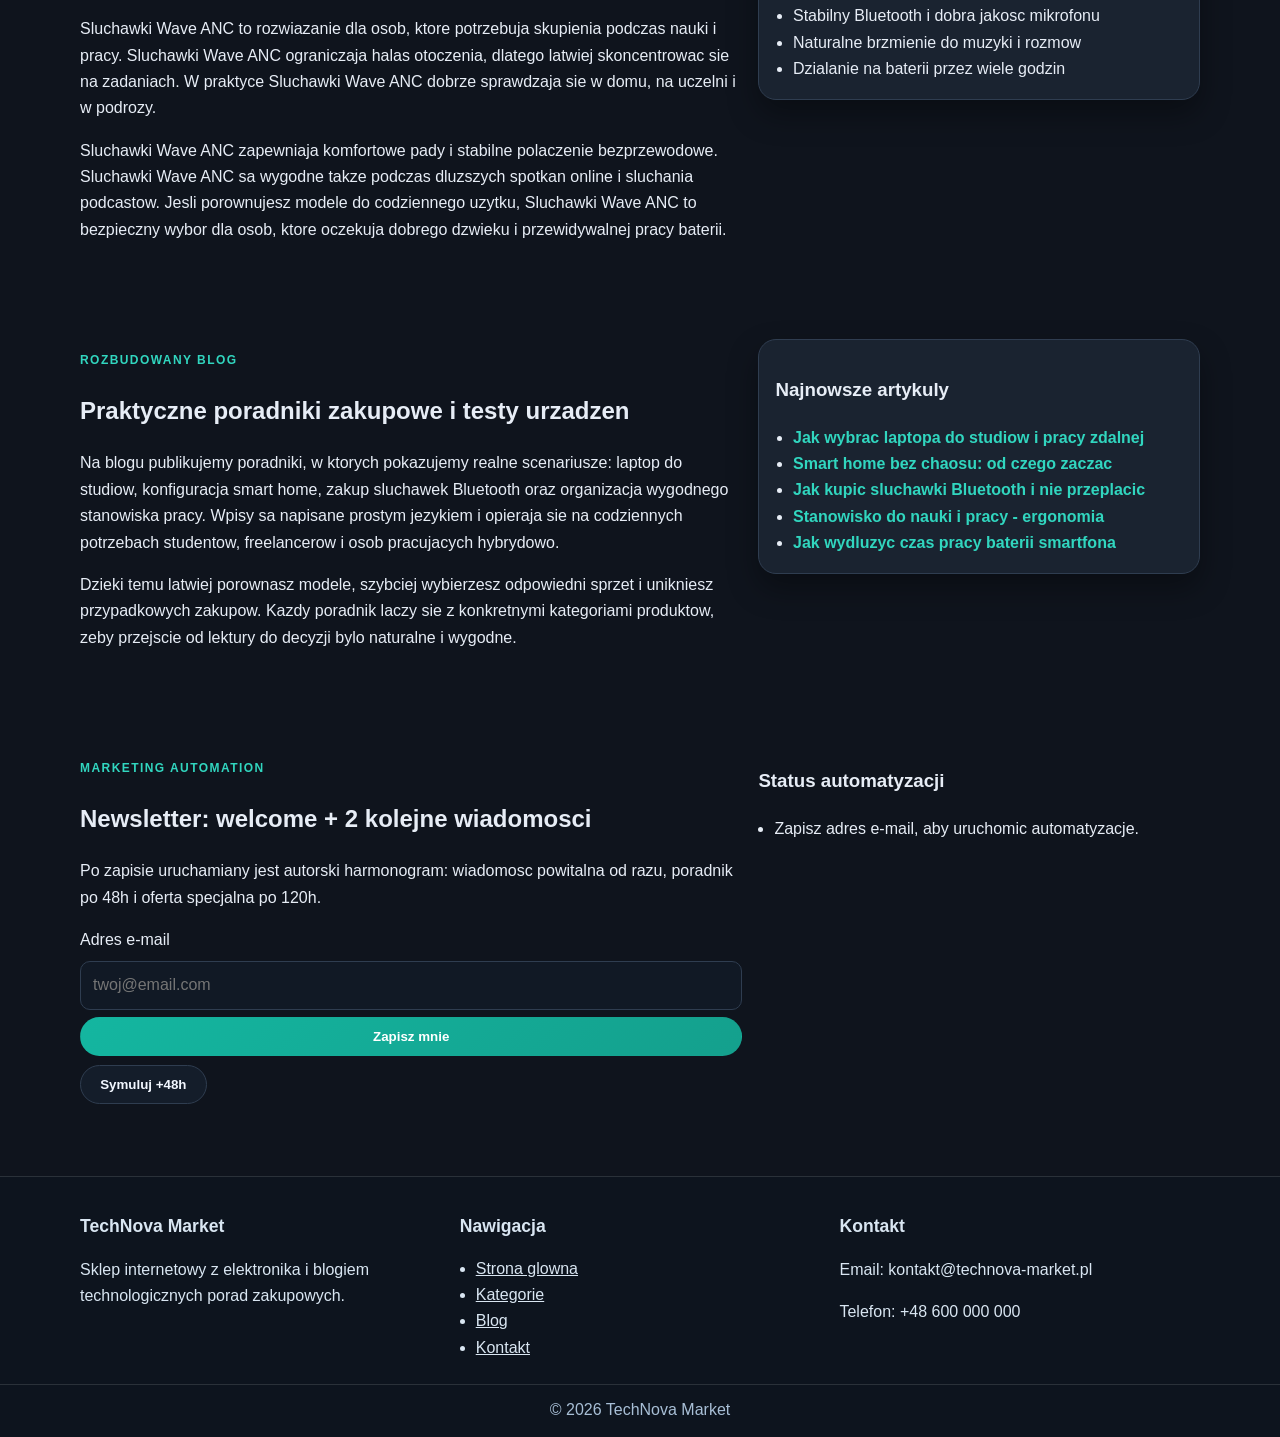
==== commit febd5d59: "Initial site commit" ====
--- a/index.html
+++ b/index.html
@@ -68,7 +68,7 @@
           <p>Modeli polecanych na start</p>
         </article>
         <article>
-          <h2>1 Godzina</h2>
+          <h2>1godzina</h2>
           <p>Sredni czas odpowiedzi supportu</p>
         </article>
       </div>
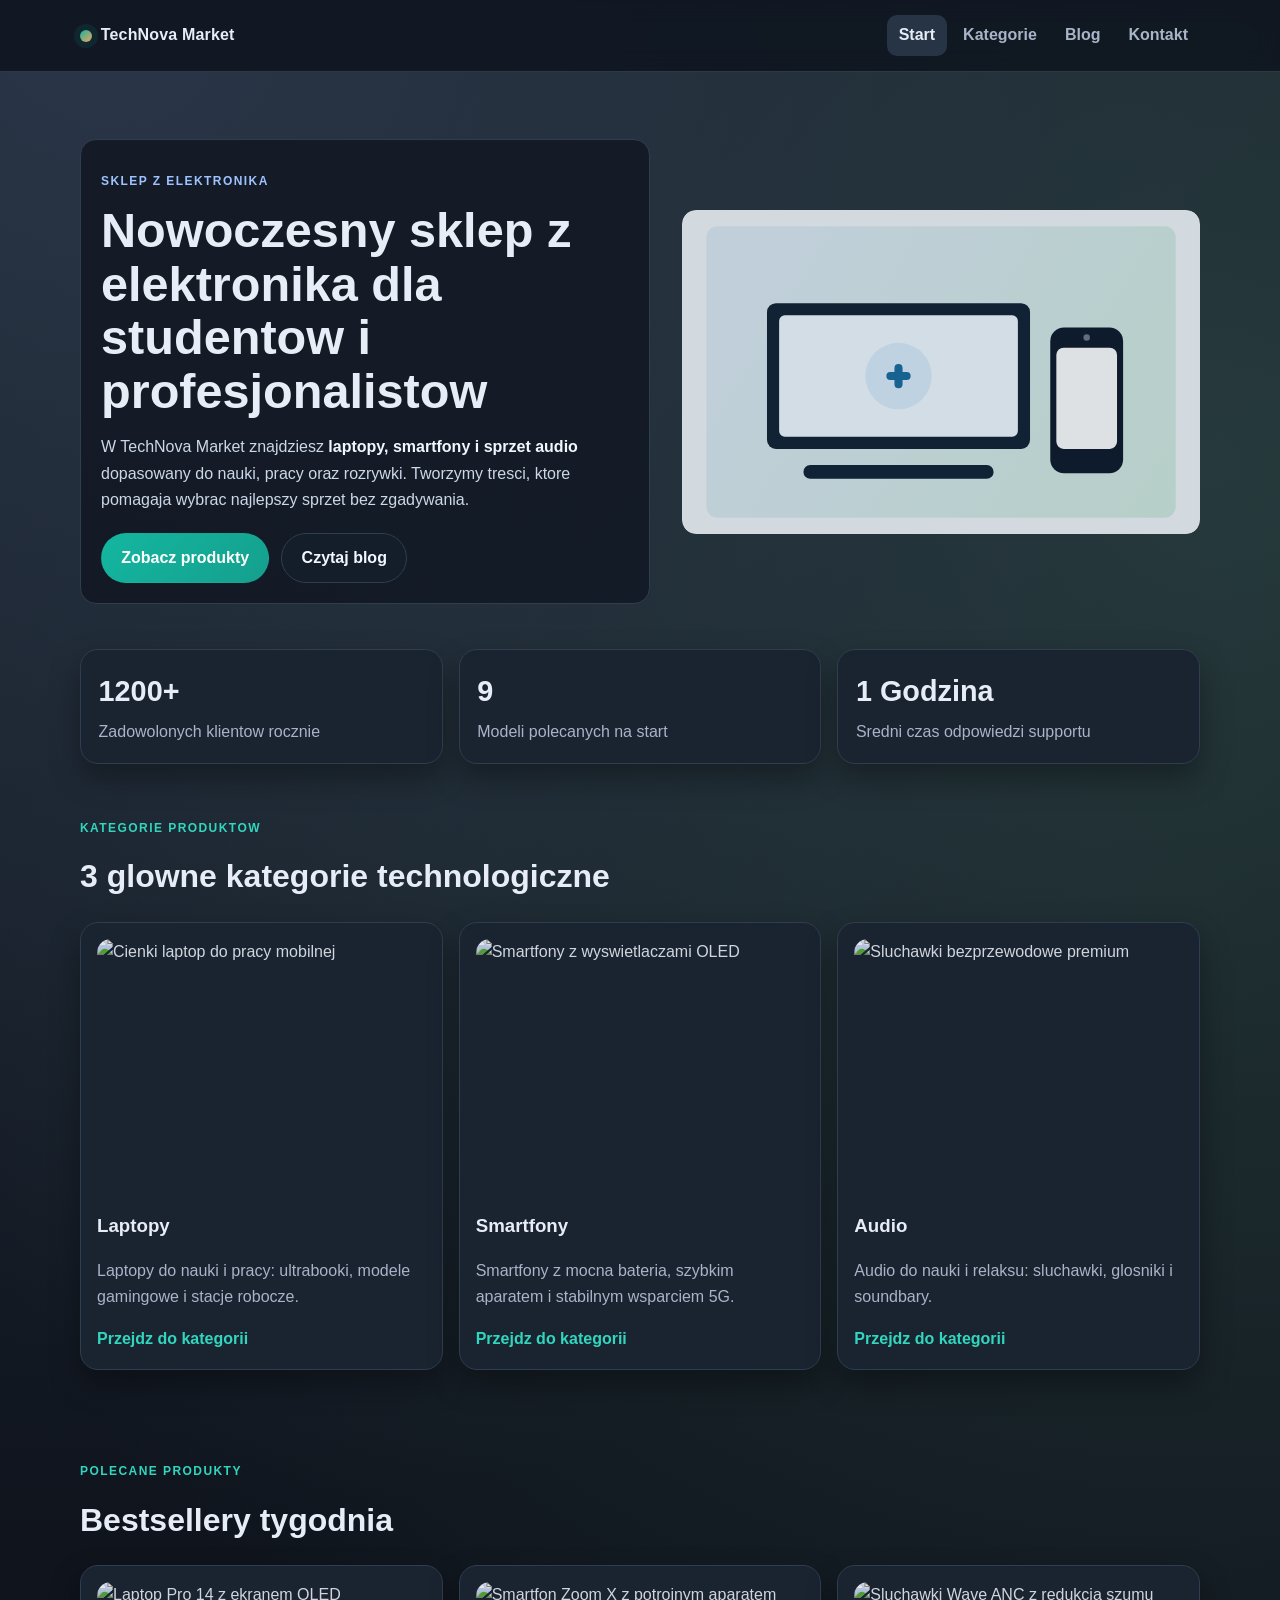
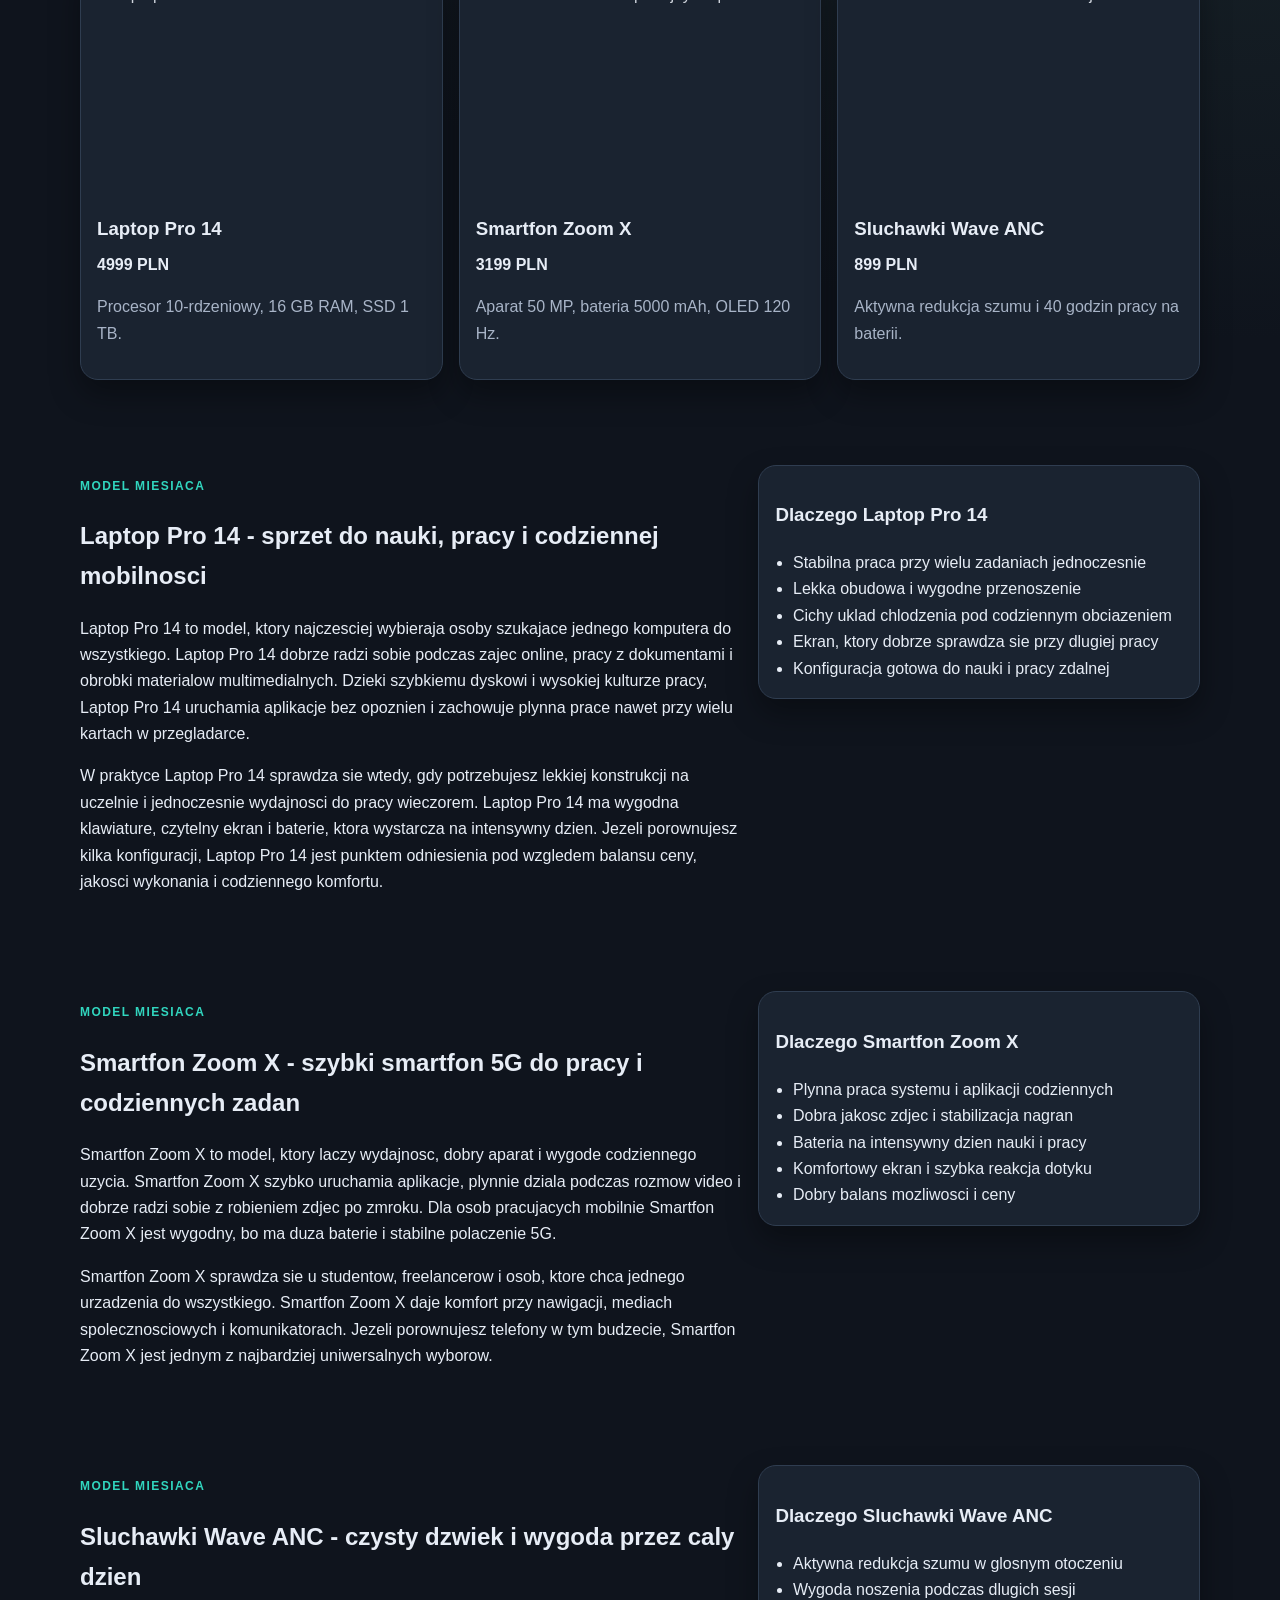
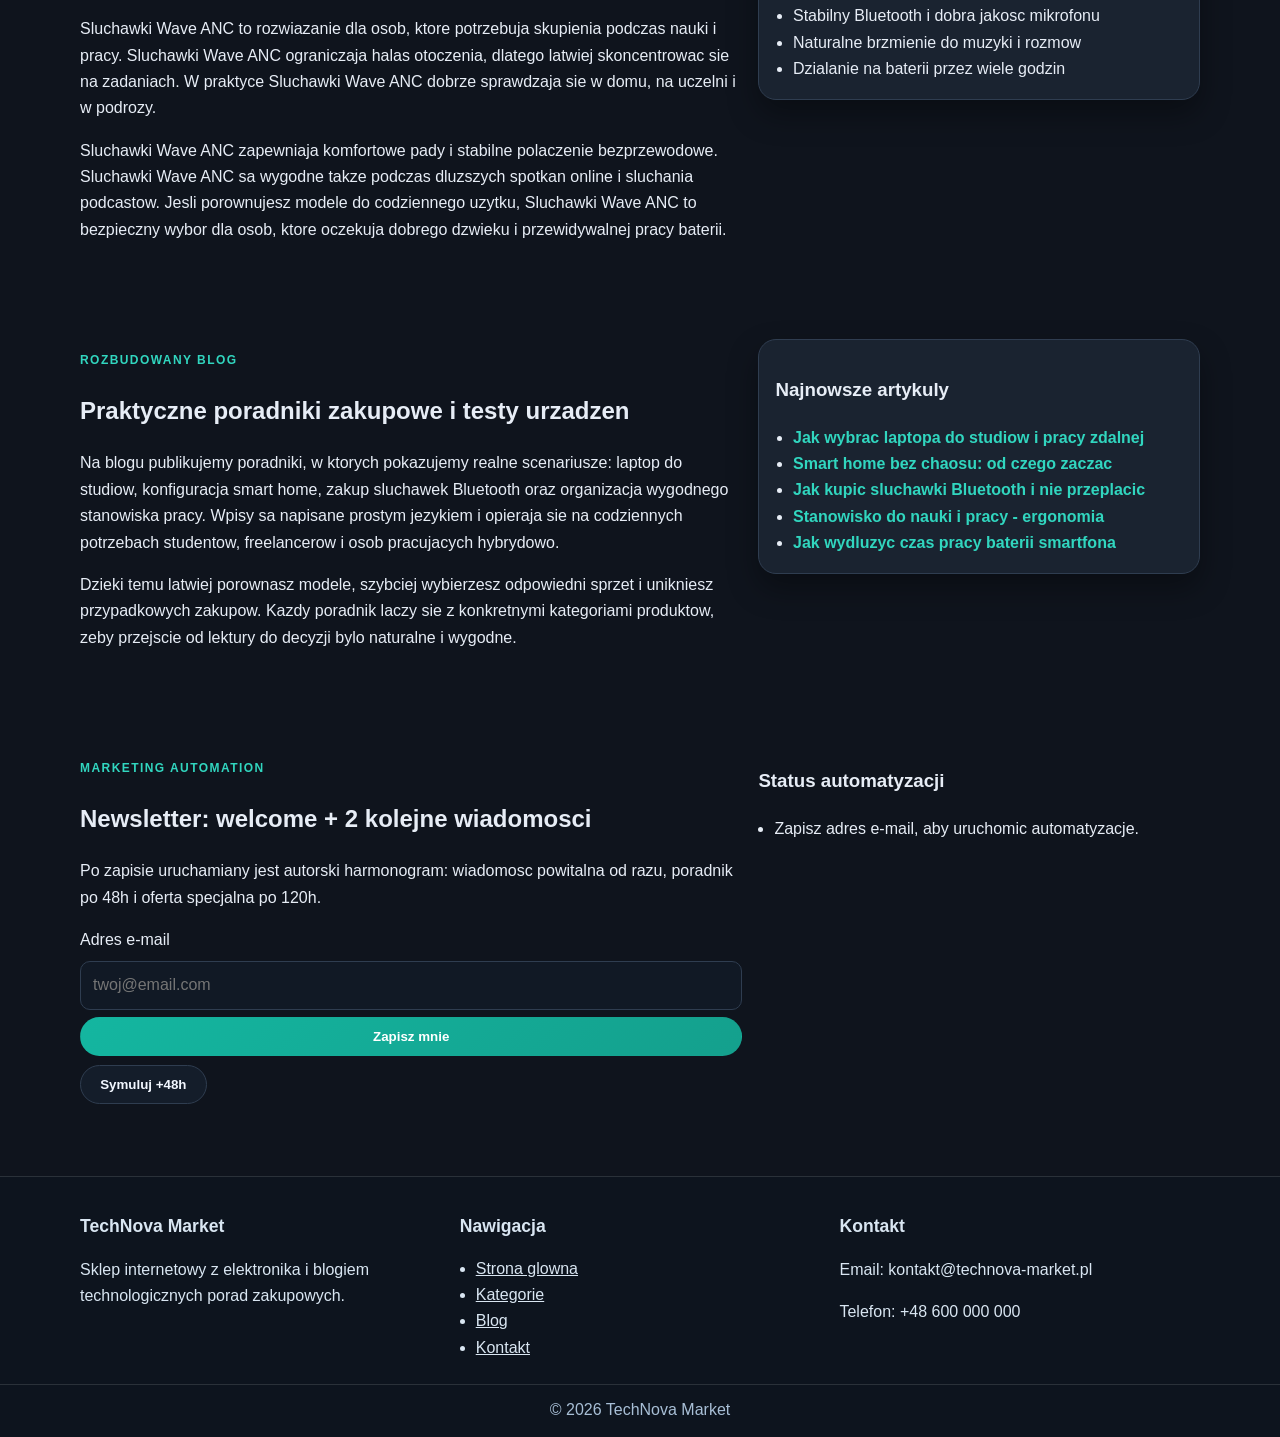
==== commit 99086f46: "Краткое описание изменений" ====
--- a/index.html
+++ b/index.html
@@ -11,7 +11,7 @@
   <meta property="og:description" content="Laptopy, smartfony i audio w jednym miejscu. Sprawdz polecane modele i poradniki zakupowe.">
   <meta property="og:type" content="website">
   <meta property="og:url" content="https://YOUR_USERNAME.github.io/YOUR_REPO/index.html">
-  <meta property="og:image" content="https://YOUR_USERNAME.github.io/YOUR_REPO/assets/hero-tech.svg">
+  <meta property="og:image" content="https://images.unsplash.com/photo-1518770660439-4636190af475?auto=format&fit=crop&w=1200&q=80">
   <link rel="stylesheet" href="style.css">
   <script defer src="script.js"></script>
 </head>
@@ -68,7 +68,7 @@
           <p>Modeli polecanych na start</p>
         </article>
         <article>
-          <h2>1godzina</h2>
+          <h2>1 Godzina</h2>
           <p>Sredni czas odpowiedzi supportu</p>
         </article>
       </div>
@@ -82,19 +82,19 @@
         </div>
         <div class="card-grid">
           <article class="card">
-            <img src="assets/blog-laptop.svg" width="420" height="260" loading="lazy" alt="Cienki laptop do pracy mobilnej">
+            <img src="https://images.unsplash.com/photo-1484788984921-03950022c9ef?auto=format&fit=crop&w=900&q=80" width="420" height="260" loading="lazy" alt="Cienki laptop do pracy mobilnej">
             <h3>Laptopy</h3>
             <p>Laptopy do nauki i pracy: ultrabooki, modele gamingowe i stacje robocze.</p>
             <a class="text-link" href="categories.html#laptopy">Przejdz do kategorii</a>
           </article>
           <article class="card">
-            <img src="assets/blog-battery.svg" width="420" height="260" loading="lazy" alt="Smartfony z wyswietlaczami OLED">
+            <img src="https://images.unsplash.com/photo-1598327105666-5b89351aff97?auto=format&fit=crop&w=900&q=80" width="420" height="260" loading="lazy" alt="Smartfony z wyswietlaczami OLED">
             <h3>Smartfony</h3>
             <p>Smartfony z mocna bateria, szybkim aparatem i stabilnym wsparciem 5G.</p>
             <a class="text-link" href="categories.html#smartfony">Przejdz do kategorii</a>
           </article>
           <article class="card">
-            <img src="assets/blog-audio.svg" width="420" height="260" loading="lazy" alt="Sluchawki bezprzewodowe premium">
+            <img src="https://images.unsplash.com/photo-1546435770-a3e426bf472b?auto=format&fit=crop&w=900&q=80" width="420" height="260" loading="lazy" alt="Sluchawki bezprzewodowe premium">
             <h3>Audio</h3>
             <p>Audio do nauki i relaksu: sluchawki, glosniki i soundbary.</p>
             <a class="text-link" href="categories.html#audio">Przejdz do kategorii</a>
@@ -111,19 +111,19 @@
         </div>
         <div class="product-grid">
           <article class="product-card">
-            <img src="assets/blog-laptop.svg" width="360" height="220" loading="lazy" alt="Laptop Pro 14 z ekranem OLED">
+            <img src="https://images.unsplash.com/photo-1517694712202-14dd9538aa97?auto=format&fit=crop&w=900&q=80" width="360" height="220" loading="lazy" alt="Laptop Pro 14 z ekranem OLED">
             <h3>Laptop Pro 14</h3>
             <p class="price">4999 PLN</p>
             <p>Procesor 10-rdzeniowy, 16 GB RAM, SSD 1 TB.</p>
           </article>
           <article class="product-card">
-            <img src="assets/blog-battery.svg" width="360" height="220" loading="lazy" alt="Smartfon Zoom X z potrojnym aparatem">
+            <img src="https://images.unsplash.com/photo-1511707171634-5f897ff02aa9?auto=format&fit=crop&w=900&q=80" width="360" height="220" loading="lazy" alt="Smartfon Zoom X z potrojnym aparatem">
             <h3>Smartfon Zoom X</h3>
             <p class="price">3199 PLN</p>
             <p>Aparat 50 MP, bateria 5000 mAh, OLED 120 Hz.</p>
           </article>
           <article class="product-card">
-            <img src="assets/blog-audio.svg" width="360" height="220" loading="lazy" alt="Sluchawki Wave ANC z redukcja szumu">
+            <img src="https://images.unsplash.com/photo-1505740420928-5e560c06d30e?auto=format&fit=crop&w=900&q=80" width="360" height="220" loading="lazy" alt="Sluchawki Wave ANC z redukcja szumu">
             <h3>Sluchawki Wave ANC</h3>
             <p class="price">899 PLN</p>
             <p>Aktywna redukcja szumu i 40 godzin pracy na baterii.</p>
@@ -301,7 +301,7 @@
         <p>Telefon: +48 600 000 000</p>
       </div>
     </div>
-    <p class="copyright">&copy; <span data-year></span> TechNova Market</p>
+    <p class="copyright">© <span data-year></span> TechNova Market</p>
   </footer>
 
   <script type="application/ld+json">
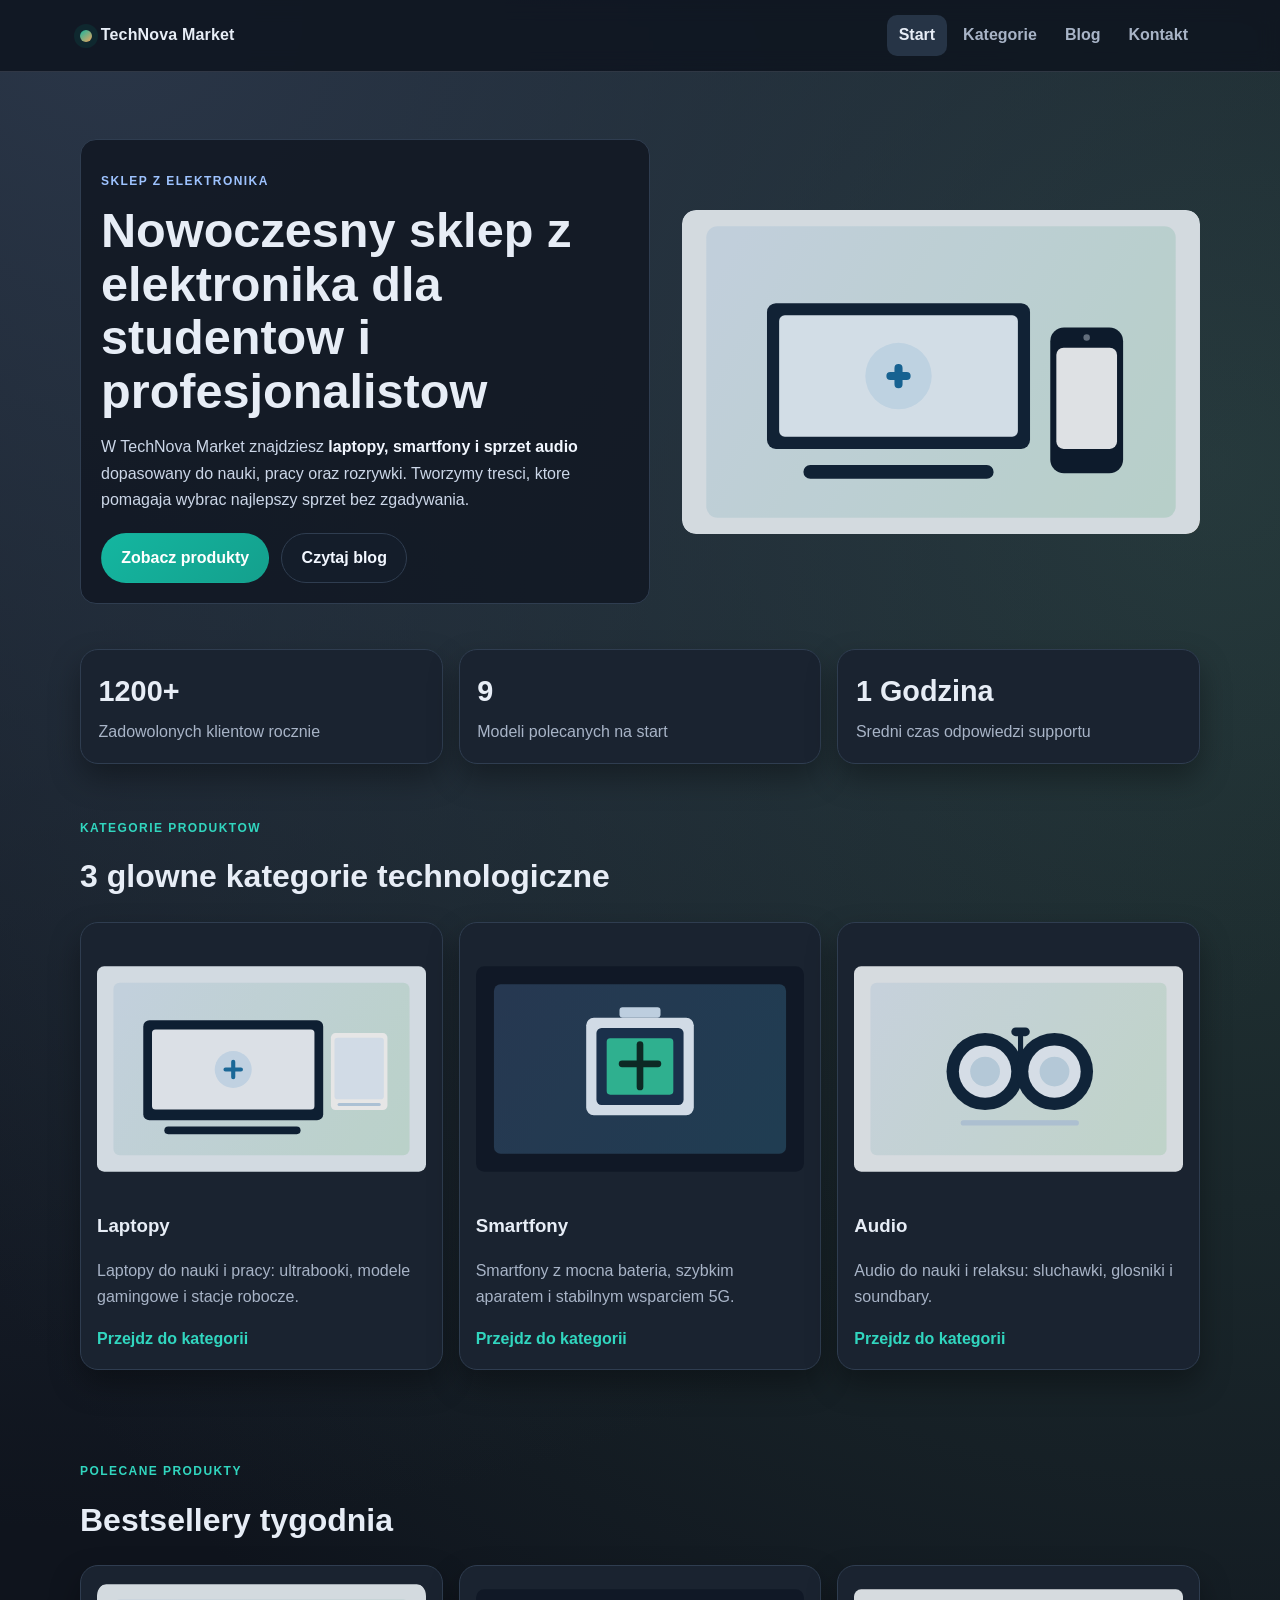
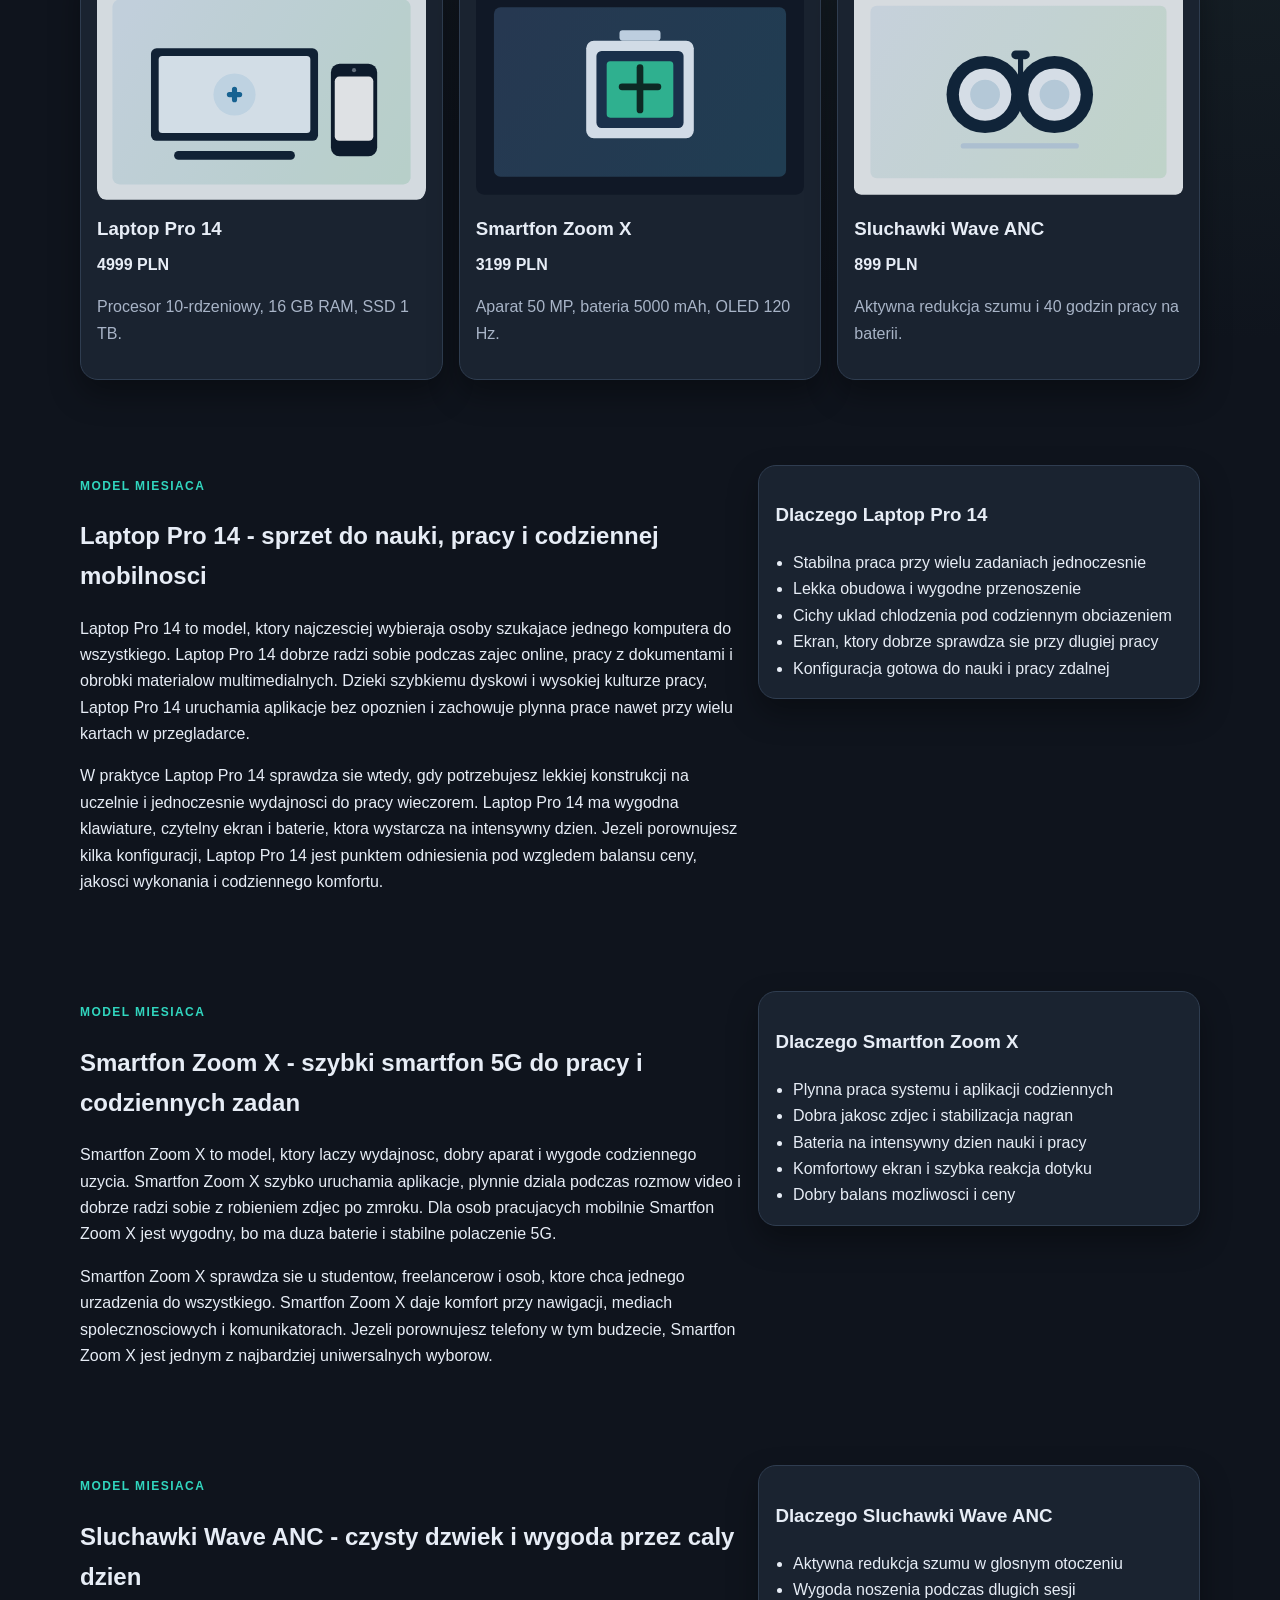
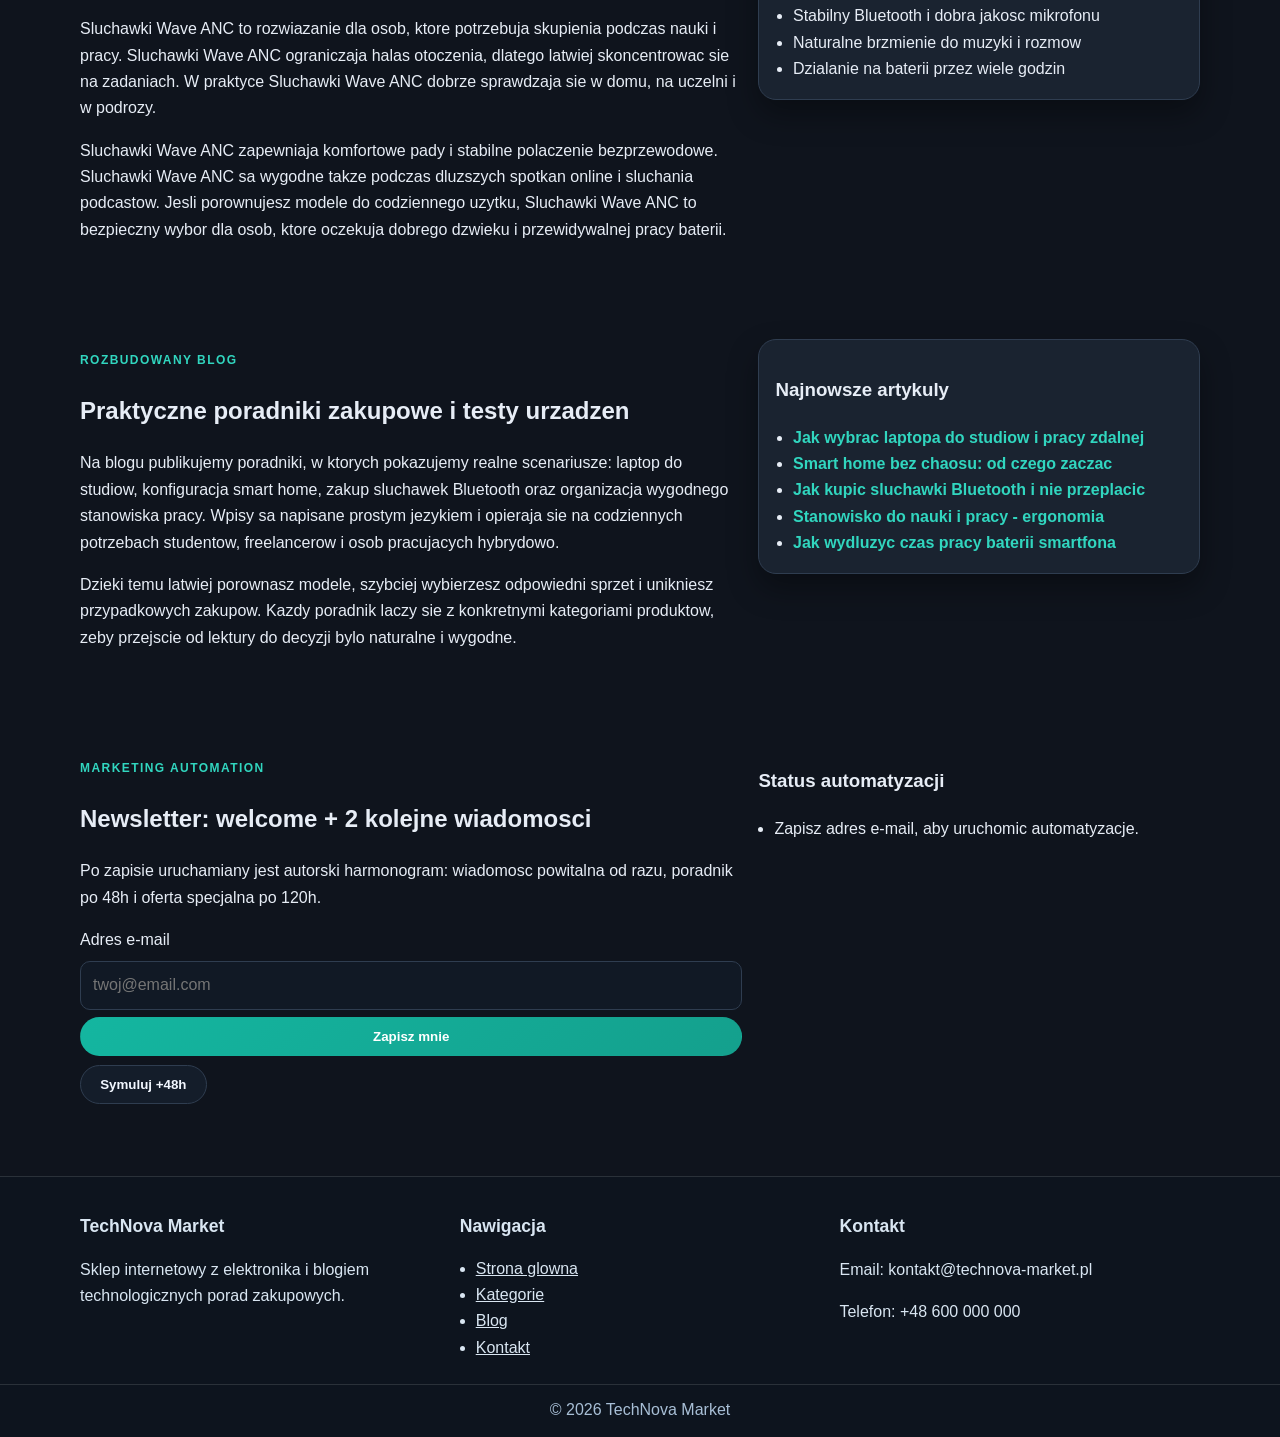
==== commit 97a1e591: "Update meta tags and image sources in index.html" ====
--- a/index.html
+++ b/index.html
@@ -5,14 +5,22 @@
   <meta name="viewport" content="width=device-width, initial-scale=1">
   <title>Laptopy, smartfony, audio - TechNova Market sklep z elektronika</title>
   <meta name="description" content="Laptopy, smartfony, audio w TechNova Market. Polecane modele: Laptop Pro 14, Smartfon Zoom X i Sluchawki Wave ANC.">
+  <meta name="author" content="TechNova Market">
+  <meta name="theme-color" content="#0f141d">
   <meta name="robots" content="index, follow">
-  <link rel="canonical" href="https://YOUR_USERNAME.github.io/YOUR_REPO/index.html">
-  <meta property="og:title" content="Laptopy, smartfony, audio - TechNova Market">
-  <meta property="og:description" content="Laptopy, smartfony i audio w jednym miejscu. Sprawdz polecane modele i poradniki zakupowe.">
+  <link rel="canonical" href="https://BogdanK1337.github.io/projekt_uniwer/index.html">
+  <meta property="og:title" content="Laptopy, smartfony, audio - TechNova Market sklep z elektronika">
+  <meta property="og:description" content="Laptopy, smartfony, audio w TechNova Market. Polecane modele: Laptop Pro 14, Smartfon Zoom X i Sluchawki Wave ANC.">
   <meta property="og:type" content="website">
-  <meta property="og:url" content="https://YOUR_USERNAME.github.io/YOUR_REPO/index.html">
-  <meta property="og:image" content="https://images.unsplash.com/photo-1518770660439-4636190af475?auto=format&fit=crop&w=1200&q=80">
+  <meta property="og:url" content="https://BogdanK1337.github.io/projekt_uniwer/index.html">
+  <meta property="og:site_name" content="TechNova Market">
+  <meta property="og:image" content="https://BogdanK1337.github.io/projekt_uniwer/assets/hero-tech.svg">
+  <meta name="twitter:card" content="summary_large_image">
+  <meta name="twitter:title" content="Laptopy, smartfony, audio - TechNova Market sklep z elektronika">
+  <meta name="twitter:description" content="Laptopy, smartfony, audio w TechNova Market. Polecane modele: Laptop Pro 14, Smartfon Zoom X i Sluchawki Wave ANC.">
+  <meta name="twitter:image" content="https://BogdanK1337.github.io/projekt_uniwer/assets/hero-tech.svg">
   <link rel="stylesheet" href="style.css">
+  <script defer src="analytics-config.js"></script>
   <script defer src="script.js"></script>
 </head>
 <body data-page="home">
@@ -82,19 +90,19 @@
         </div>
         <div class="card-grid">
           <article class="card">
-            <img src="https://images.unsplash.com/photo-1484788984921-03950022c9ef?auto=format&fit=crop&w=900&q=80" width="420" height="260" loading="lazy" alt="Cienki laptop do pracy mobilnej">
+            <img src="assets/blog-laptop.svg" width="420" height="260" loading="lazy" alt="Cienki laptop do pracy mobilnej">
             <h3>Laptopy</h3>
             <p>Laptopy do nauki i pracy: ultrabooki, modele gamingowe i stacje robocze.</p>
             <a class="text-link" href="categories.html#laptopy">Przejdz do kategorii</a>
           </article>
           <article class="card">
-            <img src="https://images.unsplash.com/photo-1598327105666-5b89351aff97?auto=format&fit=crop&w=900&q=80" width="420" height="260" loading="lazy" alt="Smartfony z wyswietlaczami OLED">
+            <img src="assets/blog-battery.svg" width="420" height="260" loading="lazy" alt="Smartfony z wyswietlaczami OLED">
             <h3>Smartfony</h3>
             <p>Smartfony z mocna bateria, szybkim aparatem i stabilnym wsparciem 5G.</p>
             <a class="text-link" href="categories.html#smartfony">Przejdz do kategorii</a>
           </article>
           <article class="card">
-            <img src="https://images.unsplash.com/photo-1546435770-a3e426bf472b?auto=format&fit=crop&w=900&q=80" width="420" height="260" loading="lazy" alt="Sluchawki bezprzewodowe premium">
+            <img src="assets/blog-audio.svg" width="420" height="260" loading="lazy" alt="Sluchawki bezprzewodowe premium">
             <h3>Audio</h3>
             <p>Audio do nauki i relaksu: sluchawki, glosniki i soundbary.</p>
             <a class="text-link" href="categories.html#audio">Przejdz do kategorii</a>
@@ -111,19 +119,19 @@
         </div>
         <div class="product-grid">
           <article class="product-card">
-            <img src="https://images.unsplash.com/photo-1517694712202-14dd9538aa97?auto=format&fit=crop&w=900&q=80" width="360" height="220" loading="lazy" alt="Laptop Pro 14 z ekranem OLED">
+            <img src="assets/hero-tech.svg" width="360" height="220" loading="lazy" alt="Laptop Pro 14 z ekranem OLED">
             <h3>Laptop Pro 14</h3>
             <p class="price">4999 PLN</p>
             <p>Procesor 10-rdzeniowy, 16 GB RAM, SSD 1 TB.</p>
           </article>
           <article class="product-card">
-            <img src="https://images.unsplash.com/photo-1511707171634-5f897ff02aa9?auto=format&fit=crop&w=900&q=80" width="360" height="220" loading="lazy" alt="Smartfon Zoom X z potrojnym aparatem">
+            <img src="assets/blog-battery.svg" width="360" height="220" loading="lazy" alt="Smartfon Zoom X z potrojnym aparatem">
             <h3>Smartfon Zoom X</h3>
             <p class="price">3199 PLN</p>
             <p>Aparat 50 MP, bateria 5000 mAh, OLED 120 Hz.</p>
           </article>
           <article class="product-card">
-            <img src="https://images.unsplash.com/photo-1505740420928-5e560c06d30e?auto=format&fit=crop&w=900&q=80" width="360" height="220" loading="lazy" alt="Sluchawki Wave ANC z redukcja szumu">
+            <img src="assets/blog-audio.svg" width="360" height="220" loading="lazy" alt="Sluchawki Wave ANC z redukcja szumu">
             <h3>Sluchawki Wave ANC</h3>
             <p class="price">899 PLN</p>
             <p>Aktywna redukcja szumu i 40 godzin pracy na baterii.</p>
@@ -301,7 +309,7 @@
         <p>Telefon: +48 600 000 000</p>
       </div>
     </div>
-    <p class="copyright">© <span data-year></span> TechNova Market</p>
+    <p class="copyright">&copy; <span data-year></span> TechNova Market</p>
   </footer>
 
   <script type="application/ld+json">
@@ -309,8 +317,8 @@
       "@context": "https://schema.org",
       "@type": "Organization",
       "name": "TechNova Market",
-      "url": "https://YOUR_USERNAME.github.io/YOUR_REPO/",
-      "logo": "https://YOUR_USERNAME.github.io/YOUR_REPO/assets/hero-tech.svg",
+      "url": "https://BogdanK1337.github.io/projekt_uniwer/",
+      "logo": "https://BogdanK1337.github.io/projekt_uniwer/assets/hero-tech.svg",
       "sameAs": [
         "https://www.facebook.com/",
         "https://www.instagram.com/"
@@ -319,3 +327,5 @@
   </script>
 </body>
 </html>
+
+
